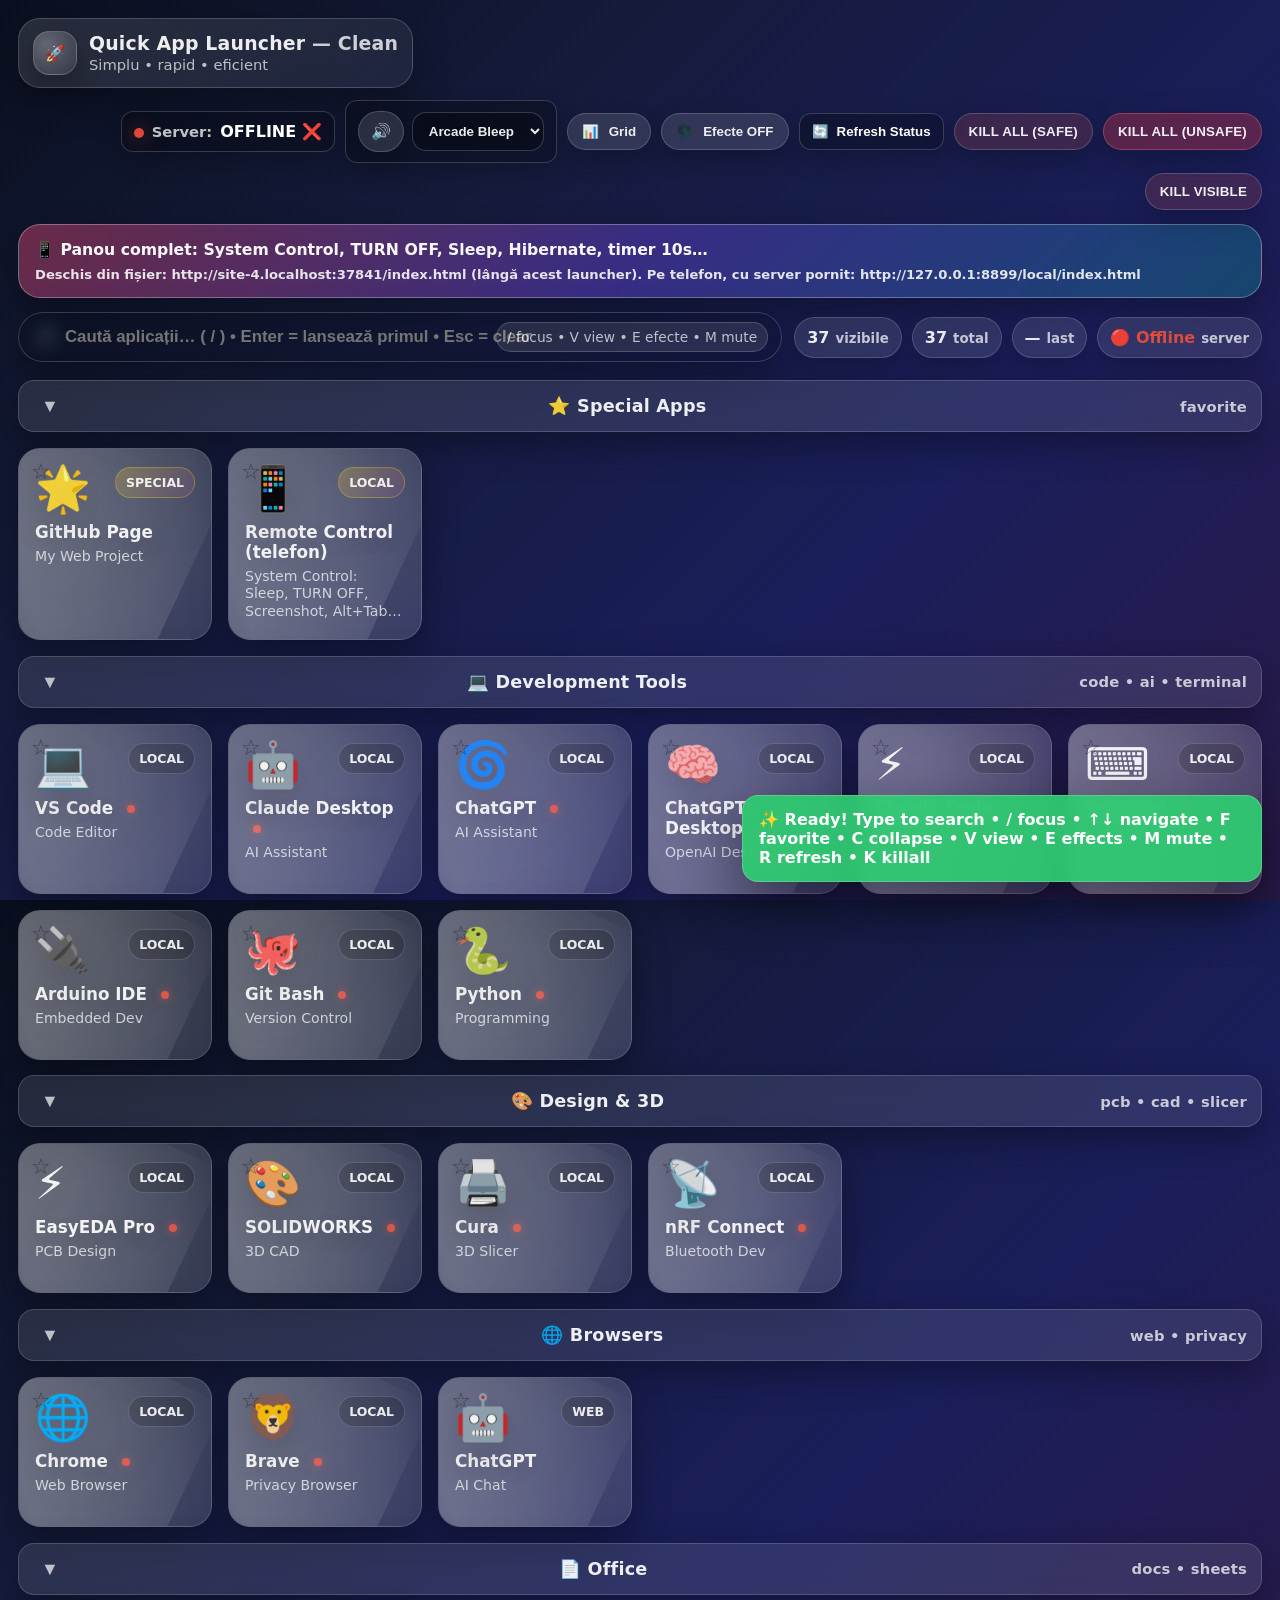
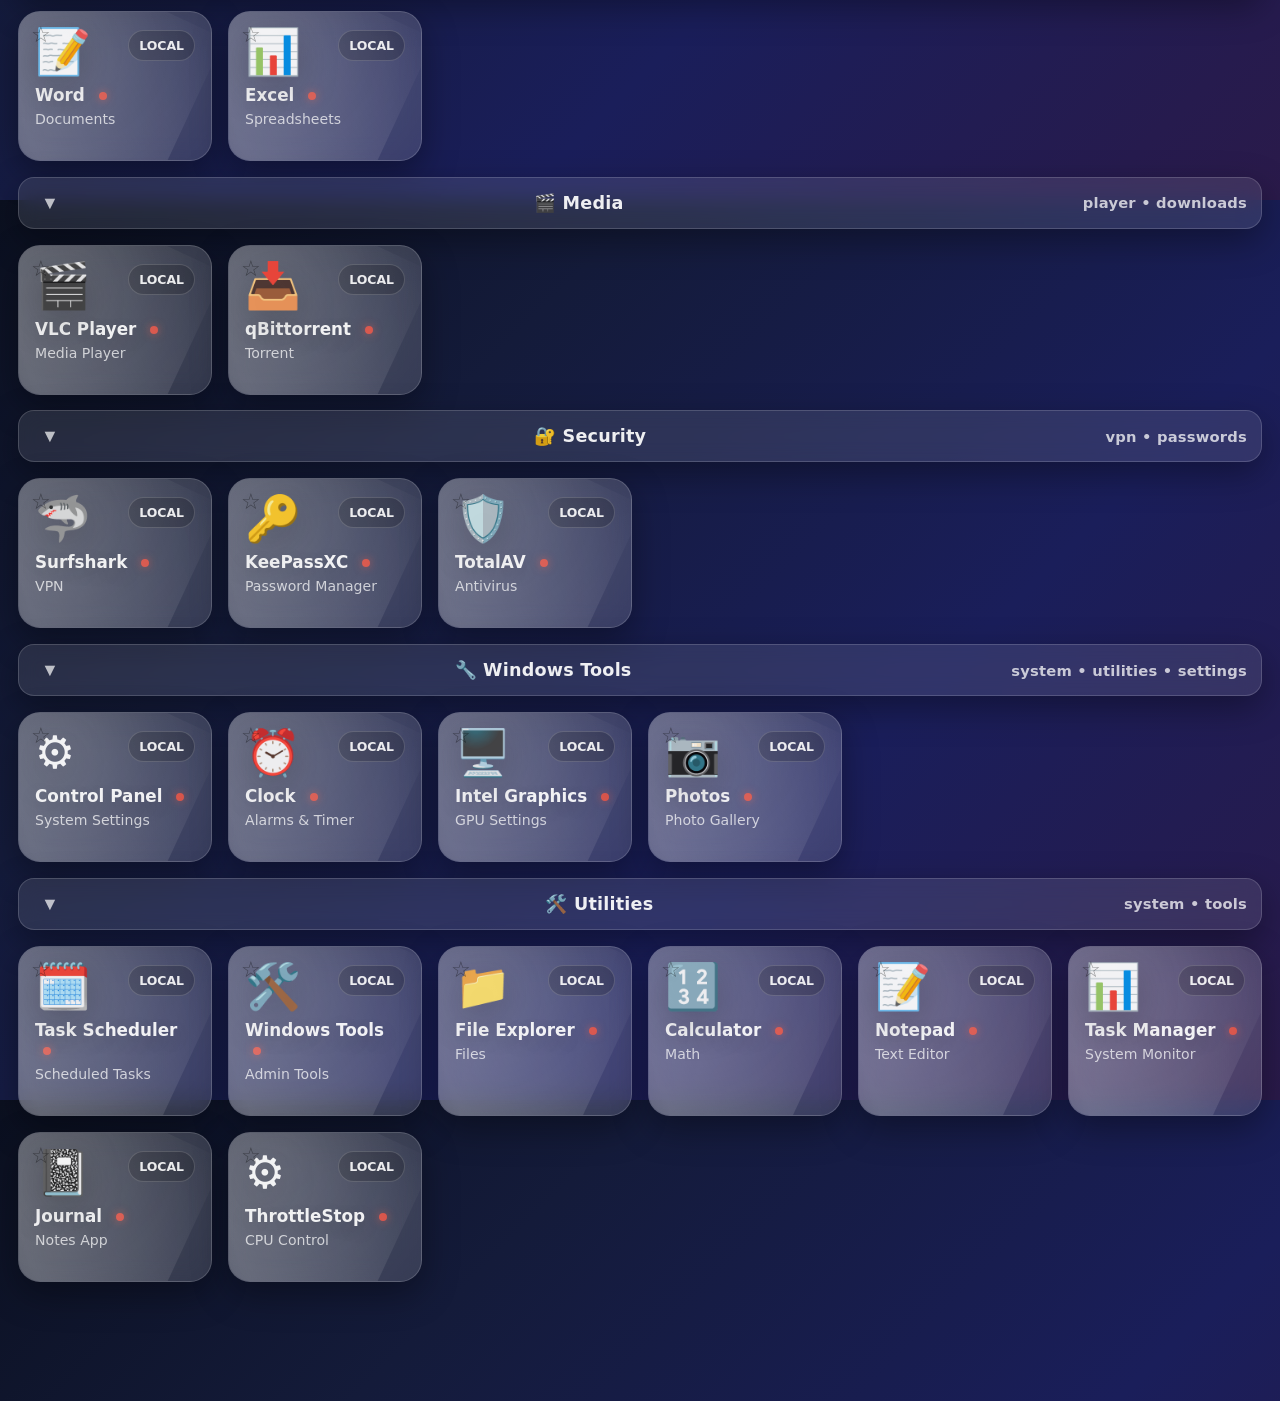
==== Launcher_FIRE_AND_FORGET.html @ 546c0d9a "Initial commit: backend Python pentru control remote Quick App Launcher." ====
<!DOCTYPE html>
<html lang="ro">
<head>
  <meta charset="UTF-8" />
  <meta name="viewport" content="width=device-width, initial-scale=1.0" />
  <meta http-equiv="Cache-Control" content="no-cache, no-store, must-revalidate" />
  <meta http-equiv="Pragma" content="no-cache" />
  <meta name="color-scheme" content="dark light" />
  <title>🚀 Quick App Launcher — Clean Edition</title>

  <style>
    :root{
      --bg1:#0b1020;
      --glass: rgba(255,255,255,.10);
      --stroke: rgba(255,255,255,.18);
      --shadow: 0 12px 35px rgba(0,0,0,.35);
      --text: rgba(255,255,255,.92);
      --muted: rgba(255,255,255,.70);
      --ok: rgba(46,204,113,.95);
      --bad: rgba(231,76,60,.95);
      --warn: rgba(241,196,15,.95);
      --radius: 22px;
    }

    * { box-sizing:border-box; margin:0; padding:0; }
    html, body { height:100%; }
    body {
      font-family: 'Segoe UI', system-ui, -apple-system, Arial, sans-serif;
      color: var(--text);
      background: linear-gradient(135deg, var(--bg1) 0%, #141b3a 30%, #1a1e5a 65%, #2a1a4a 100%);
      overflow-x:hidden;
      padding: 18px;
    }

    body.effects-on::before{
      content:"";
      position:fixed; inset:-40%;
      background: linear-gradient(135deg, rgba(102,126,234,.18), rgba(118,75,162,.18), rgba(255,79,216,.18));
      filter: blur(70px);
      animation: bgShift 16s ease-in-out infinite;
      z-index:0;
      pointer-events:none;
    }
    @keyframes bgShift{
      0%{ transform: translate(-2%, -2%) rotate(0deg); opacity:.85; }
      50%{ transform: translate(2%, 2%) rotate(8deg); opacity:1; }
      100%{ transform: translate(-2%, -2%) rotate(0deg); opacity:.85; }
    }

    #particles, #stars {
      position: fixed;
      inset: 0;
      pointer-events: none;
      z-index: 1;
      display: none;
    }
    body.effects-on #particles,
    body.effects-on #stars {
      display: block;
    }

    .particle {
      position:absolute;
      background: rgba(255,255,255,.55);
      border-radius:50%;
      animation: float linear infinite;
      box-shadow: 0 0 10px rgba(255,255,255,.25);
    }
    @keyframes float{
      0%{ transform: translateY(110vh) translateX(0) rotate(0deg); opacity:0; }
      10%{ opacity:1; }
      90%{ opacity:1; }
      100%{ transform: translateY(-120px) translateX(var(--drift, 0px)) rotate(360deg); opacity:0; }
    }
    .star{
      position:absolute;
      width:2px; height:2px;
      border-radius: 999px;
      background: rgba(255,255,255,.55);
      opacity:.4;
      animation: twinkle 2.8s ease-in-out infinite;
    }
    @keyframes twinkle{
      0%,100%{ opacity:.25; transform: scale(.9); }
      50%{ opacity:.85; transform: scale(1.35); }
    }

    .wrap{
      position:relative;
      z-index: 5;
      max-width: 1500px;
      margin: 0 auto;
    }

    .topbar{
      display:flex;
      gap: 12px;
      align-items: center;
      justify-content: space-between;
      margin-bottom: 14px;
      flex-wrap: wrap;
    }

    .remoteControlBanner{
      display:block;
      width:100%;
      margin: 0 0 14px 0;
      padding: 14px 16px;
      border-radius: var(--radius);
      text-decoration: none;
      color: rgba(255,255,255,.96);
      font-weight: 800;
      font-size: 0.98rem;
      line-height: 1.35;
      background: linear-gradient(135deg, rgba(255,79,120,.38), rgba(120,80,255,.34), rgba(0,200,180,.24));
      border: 1px solid rgba(255,255,255,.30);
      box-shadow: 0 12px 32px rgba(0,0,0,.32);
      transition: transform .15s ease, filter .15s ease;
    }
    .remoteControlBanner:hover{
      filter: brightness(1.09);
      transform: translateY(-2px);
    }
    .remoteControlBanner small{
      display:block;
      font-weight: 600;
      opacity: .9;
      font-size: .82rem;
      margin-top: 6px;
      line-height: 1.3;
    }

    .brand{
      display:flex;
      align-items:center;
      gap: 12px;
      padding: 12px 14px;
      border-radius: var(--radius);
      background: linear-gradient(135deg, rgba(255,255,255,.12), rgba(255,255,255,.06));
      border: 1px solid var(--stroke);
      backdrop-filter: blur(12px);
      box-shadow: var(--shadow);
    }

    .brand .logo{
      width:44px; height:44px;
      border-radius: 16px;
      display:grid;
      place-items:center;
      background: radial-gradient(circle at 30% 30%, rgba(255,255,255,.28), rgba(255,255,255,.06));
      border: 1px solid rgba(255,255,255,.18);
      box-shadow: 0 10px 25px rgba(0,0,0,.25);
      user-select:none;
    }

    .brand h1{
      font-size: 1.18rem;
      letter-spacing:.2px;
      line-height: 1.1;
    }
    .brand .sub{
      font-size: .92rem;
      color: var(--muted);
      margin-top: 2px;
    }

    .controls{
      display:flex;
      gap: 10px;
      align-items: center;
      flex-wrap: wrap;
      justify-content: flex-end;
    }
    .chip{
      display:flex;
      align-items:center;
      gap: 10px;
      padding: 10px 12px;
      border-radius: 999px;
      background: rgba(255,255,255,.10);
      border: 1px solid rgba(255,255,255,.16);
      backdrop-filter: blur(10px);
      box-shadow: 0 10px 25px rgba(0,0,0,.20);
    }
    .chip .k{
      font-size: .92rem;
      color: rgba(255,255,255,.75);
      white-space: nowrap;
    }
    .btn{
      cursor:pointer;
      user-select:none;
      display:inline-flex;
      align-items:center;
      justify-content:center;
      gap: 10px;
      padding: 10px 14px;
      border-radius: 999px;
      border: 1px solid rgba(255,255,255,.18);
      background: rgba(255,255,255,.12);
      color: var(--text);
      font-weight: 700;
      transition: transform .18s ease, box-shadow .18s ease, background .18s ease;
      box-shadow: 0 10px 22px rgba(0,0,0,.22);
    }
    .btn:hover{ transform: translateY(-2px); box-shadow: 0 16px 35px rgba(0,0,0,.28); }
    .btn:active{ transform: translateY(0px) scale(.98); }
    .btn.primary{
      background: linear-gradient(135deg, rgba(102,126,234,.55), rgba(255,79,216,.28));
      border-color: rgba(255,255,255,.22);
    }

    select, input{
      border: 1px solid rgba(255,255,255,.18);
      outline: none;
      color: rgba(255,255,255,.92);
      background: rgba(0,0,0,.18);
      backdrop-filter: blur(10px);
      border-radius: 14px;
      padding: 10px 12px;
      font-weight: 600;
    }
    select:hover, input:hover{
      border-color: rgba(255,255,255,.28);
    }
    select option{ color:#111; }

    .search-row{
      display:flex;
      gap: 12px;
      align-items:center;
      justify-content: space-between;
      flex-wrap: wrap;
      margin: 14px 0 18px;
    }
    .search{
      flex: 1 1 520px;
      position: relative;
    }
    .search input{
      width:100%;
      font-size: 1.05rem;
      padding: 14px 48px 14px 46px;
      border-radius: 999px;
      box-shadow: var(--shadow);
    }
    .search .icon{
      position:absolute;
      left: 16px;
      top: 50%;
      transform: translateY(-50%);
      opacity:.85;
      user-select:none;
    }
    .search .hint{
      position:absolute;
      right: 14px;
      top: 50%;
      transform: translateY(-50%);
      font-size: .86rem;
      color: rgba(255,255,255,.70);
      border: 1px solid rgba(255,255,255,.18);
      background: rgba(255,255,255,.10);
      padding: 6px 10px;
      border-radius: 999px;
      user-select:none;
    }

    .statsbar{
      flex: 0 0 auto;
      display:flex;
      gap: 10px;
      align-items:center;
      flex-wrap: wrap;
      justify-content: flex-end;
    }
    .pill{
      padding: 10px 12px;
      border-radius: 999px;
      background: rgba(255,255,255,.10);
      border: 1px solid rgba(255,255,255,.16);
      box-shadow: 0 10px 22px rgba(0,0,0,.20);
      backdrop-filter: blur(10px);
      font-weight: 700;
      color: rgba(255,255,255,.90);
    }
    .pill small{
      font-weight: 600;
      color: rgba(255,255,255,.72);
      margin-left: 6px;
    }
    .status-dot{
      width:10px; height:10px;
      border-radius: 999px;
      background: rgba(231,76,60,.95);
      box-shadow: 0 0 18px rgba(231,76,60,.55);
      display:inline-block;
      margin-right: 8px;
      vertical-align: middle;
    }
    .status-dot.ok{
      background: rgba(46,204,113,.95);
      box-shadow: 0 0 18px rgba(46,204,113,.55);
    }

    .apps-container{
      display:grid;
      grid-template-columns: repeat(auto-fit, minmax(190px, 1fr));
      gap: 16px;
      padding-bottom: 120px;
      transition: all 0.3s ease;
    }

    .apps-container.list-view{
      grid-template-columns: 1fr;
      gap: 12px;
    }

    .apps-container.list-view .app-card{
      min-height: auto;
      padding: 14px 16px;
      display: flex;
      align-items: center;
      gap: 16px;
    }

    .apps-container.list-view .app-top{
      flex-shrink: 0;
      flex-direction: row;
      align-items: center;
      gap: 12px;
    }

    .apps-container.list-view .app-icon{
      font-size: 2rem;
    }

    .apps-container.list-view .app-info{
      flex: 1;
    }

    .apps-container.list-view .app-name{
      margin-top: 0;
      font-size: 1.1rem;
    }

    .apps-container.list-view .app-desc{
      margin-top: 2px;
      min-height: auto;
    }

    .apps-container.list-view .keys{
      margin-top: 4px;
    }

    .category-title{
      grid-column: 1 / -1;
      padding: 12px 14px;
      border-radius: 16px;
      background: rgba(255,255,255,.10);
      border: 1px solid rgba(255,255,255,.16);
      backdrop-filter: blur(10px);
      box-shadow: var(--shadow);
      font-size: 1.1rem;
      font-weight: 900;
      letter-spacing: .2px;
      display:flex;
      align-items:center;
      justify-content: space-between;
    }
    .category-title .mini{
      font-size: .92rem;
      color: rgba(255,255,255,.74);
      font-weight: 700;
    }

    .app-card{
      position: relative;
      border-radius: var(--radius);
      background:
        radial-gradient(circle at 25% 20%, rgba(255,255,255,.18), rgba(255,255,255,.08)),
        rgba(255,255,255,.08);
      border: 1px solid rgba(255,255,255,.16);
      backdrop-filter: blur(12px);
      box-shadow: var(--shadow);
      padding: 18px 16px;
      cursor: pointer;
      overflow:hidden;
      transition: transform .22s cubic-bezier(.2,.9,.2,1.2), box-shadow .22s ease, border-color .22s ease;
      transform: translateZ(0);
      animation: pop .5s ease both;
      min-height: 128px;
    }
    @keyframes pop{
      from{ opacity:0; transform: translateY(10px) scale(.98); }
      to{ opacity:1; transform: translateY(0) scale(1); }
    }

    .app-card::before{
      content:"";
      position:absolute;
      inset:-40%;
      background: linear-gradient(45deg, transparent, rgba(255,255,255,.22), transparent);
      transform: rotate(25deg);
      translate: -30% 0;
      transition: translate .55s ease;
      pointer-events:none;
    }
    .app-card:hover::before{ translate: 30% 0; }
    .app-card:hover{
      transform: translateY(-8px) scale(1.03);
      box-shadow: 0 20px 60px rgba(0,0,0,.45);
      border-color: rgba(255,255,255,.28);
    }
    .app-card:active{ transform: translateY(-2px) scale(.99); }

    /* ⭐ STOP BUTTON STYLES */
    .stop-btn {
      position: absolute;
      top: 12px;
      right: 12px;
      width: 32px;
      height: 32px;
      border-radius: 50%;
      background: rgba(231, 76, 60, 0.9);
      border: 2px solid rgba(255, 255, 255, 0.25);
      cursor: pointer;
      display: none;
      align-items: center;
      justify-content: center;
      font-size: 16px;
      transition: all 0.3s ease;
      z-index: 10;
      backdrop-filter: blur(10px);
      box-shadow: 0 4px 12px rgba(231, 76, 60, 0.4);
    }

    .stop-btn:hover {
      background: rgba(192, 57, 43, 1);
      transform: scale(1.1);
      box-shadow: 0 6px 18px rgba(231, 76, 60, 0.6);
    }

    .stop-btn:active {
      transform: scale(0.95);
    }

    .app-card.running .stop-btn {
      display: flex;
    }

    /* ⭐ STATUS INDICATOR */
    .status-indicator {
      display: inline-block;
      width: 8px;
      height: 8px;
      border-radius: 50%;
      background: rgba(231, 76, 60, 0.9);
      margin-left: 8px;
      vertical-align: middle;
      box-shadow: 0 0 8px rgba(231, 76, 60, 0.6);
      animation: pulse-status 2s ease-in-out infinite;
    }

    .app-card.running .status-indicator {
      background: rgba(46, 204, 113, 0.9);
      box-shadow: 0 0 12px rgba(46, 204, 113, 0.8);
    }

    @keyframes pulse-status {
      0%, 100% { opacity: 0.8; transform: scale(1); }
      50% { opacity: 1; transform: scale(1.2); }
    }

    .app-top{
      display:flex;
      align-items:flex-start;
      justify-content: space-between;
      gap: 12px;
    }

    .app-icon{
      font-size: 2.8rem;
      line-height: 1;
      filter: drop-shadow(0 10px 18px rgba(0,0,0,.25));
      transition: transform .22s ease;
      user-select:none;
    }
    .app-card:hover .app-icon{ transform: rotate(8deg) scale(1.08); }

    .badge{
      font-size: .78rem;
      font-weight: 900;
      padding: 7px 10px;
      border-radius: 999px;
      background: rgba(0,0,0,.20);
      border: 1px solid rgba(255,255,255,.16);
      color: rgba(255,255,255,.90);
      user-select:none;
      white-space: nowrap;
    }
    .badge.gold{
      background: linear-gradient(135deg, rgba(255,215,0,.22), rgba(255,79,216,.10));
      border-color: rgba(255,215,0,.28);
    }

    .app-name{
      margin-top: 10px;
      font-size: 1.05rem;
      font-weight: 900;
      color: rgba(255,255,255,.92);
      text-shadow: 0 6px 18px rgba(0,0,0,.20);
    }
    .app-desc{
      margin-top: 6px;
      font-size: .88rem;
      color: rgba(255,255,255,.72);
      line-height: 1.25;
      min-height: 2.2em;
    }

    .keys{
      margin-top: 10px;
      display:flex;
      gap: 6px;
      flex-wrap: wrap;
      opacity:.95;
    }
    .key{
      font-size: .78rem;
      font-weight: 800;
      padding: 6px 9px;
      border-radius: 12px;
      border: 1px solid rgba(255,255,255,.14);
      background: rgba(255,255,255,.08);
      color: rgba(255,255,255,.82);
      user-select:none;
    }

    .app-card.launching{
      animation: launch .6s ease-in-out;
    }
    @keyframes launch{
      0%{ transform: scale(1); }
      35%{ transform: scale(.96) rotate(-2deg); }
      70%{ transform: scale(1.06) rotate(2deg); }
      100%{ transform: scale(1); }
    }

    .app-card.loading {
      position: relative;
      pointer-events: none;
      opacity: 0.75;
    }

    .app-card.loading::after {
      content: "⚡";
      position: absolute;
      top: 50%;
      left: 50%;
      transform: translate(-50%, -50%);
      font-size: 3rem;
      animation: pulse-icon 0.6s ease-in-out infinite;
      pointer-events: none;
      filter: drop-shadow(0 0 20px rgba(255,215,0,0.8));
    }

    @keyframes pulse-icon {
      0%, 100% { transform: translate(-50%, -50%) scale(1); opacity: 1; }
      50% { transform: translate(-50%, -50%) scale(1.3); opacity: 0.6; }
    }

    .notification{
      position: fixed;
      right: 18px;
      bottom: 18px;
      min-width: 260px;
      max-width: 520px;
      padding: 14px 16px;
      border-radius: 16px;
      background: rgba(46,204,113,.92);
      color: #fff;
      border: 1px solid rgba(255,255,255,.18);
      box-shadow: 0 20px 60px rgba(0,0,0,.40);
      display:none;
      z-index: 2000;
      backdrop-filter: blur(10px);
      animation: toastIn .5s cubic-bezier(.2,.9,.2,1.2);
      font-weight: 900;
    }
    .notification.error{ background: rgba(231,76,60,.92); }
    .notification.warn{ background: rgba(241,196,15,.92); color: rgba(0,0,0,.86); }
    @keyframes toastIn{
      0%{ opacity:0; transform: translateX(220px) rotate(4deg); }
      70%{ opacity:1; transform: translateX(-8px) rotate(-1deg); }
      100%{ opacity:1; transform: translateX(0) rotate(0deg); }
    }

    .hotbar{
      position: fixed;
      left: 50%;
      bottom: 10px;
      transform: translateX(-50%);
      z-index: 1500;
      display:flex;
      gap: 10px;
      padding: 10px;
      border-radius: 999px;
      background: rgba(0,0,0,.38);
      border: 1px solid rgba(255,255,255,.16);
      backdrop-filter: blur(16px);
      box-shadow: 0 22px 70px rgba(0,0,0,.55);
      max-width: min(980px, calc(100vw - 20px));
      overflow-x: auto;
      scrollbar-width: none;
    }
    .hotbar::-webkit-scrollbar{ display:none; }
    .hot{
      display:flex;
      align-items:center;
      gap: 10px;
      padding: 10px 14px;
      border-radius: 999px;
      border: 1px solid rgba(255,255,255,.16);
      background: rgba(255,255,255,.10);
      color: rgba(255,255,255,.92);
      font-weight: 900;
      cursor:pointer;
      user-select:none;
      white-space: nowrap;
      transition: transform .18s ease, background .18s ease;
    }
    .hot:hover{ transform: translateY(-2px); background: rgba(255,255,255,.14); }
    .hot:active{ transform: translateY(0) scale(.98); }


.chip{
  border: 1px solid rgba(255,255,255,.18);
  background: rgba(0,0,0,.25);
  color: #fff;
  padding: 10px 12px;
  border-radius: 12px;
  cursor: pointer;
  display: inline-flex;
  align-items: center;
  gap: 8px;
  font-weight: 700;
  user-select: none;
}

.chip:hover{ transform: translateY(-1px); }

.chip.danger{
  border-color: rgba(255,70,70,.35);
  background: rgba(255,70,70,.14);
}


.kill-btn{
  appearance: none;
  border: 1px solid rgba(255,255,255,.18);
  background: rgba(20, 24, 55, .35);
  color: rgba(255,255,255,.92);
  padding: 10px 14px;
  border-radius: 999px;
  font-weight: 700;
  letter-spacing: .2px;
  cursor: pointer;
  backdrop-filter: blur(10px);
  -webkit-backdrop-filter: blur(10px);
  box-shadow: 0 10px 30px rgba(0,0,0,.25);
  transition: transform .12s ease, filter .12s ease, background .12s ease, border-color .12s ease;
}

.kill-btn:hover{
  transform: translateY(-1px);
  filter: brightness(1.08);
  border-color: rgba(255,255,255,.28);
}

.kill-btn:active{
  transform: translateY(0px) scale(.99);
  filter: brightness(.98);
}

.kill-btn--safe{
  background: rgba(190, 80, 80, .22);
}

.kill-btn--unsafe{
  background: rgba(255, 60, 60, .28);
  border-color: rgba(255, 120, 120, .35);
}

.kill-btn--visible{
  background: rgba(190, 80, 80, .22);
}



.app-card.keyboard-selected {
  box-shadow: 0 0 0 3px rgba(59, 130, 246, 0.5) !important;
  transform: scale(1.03) !important;
}


/* Favorite star button */
.favorite-star {
  position: absolute;
  top: 8px;
  left: 8px;
  background: none;
  border: none;
  font-size: 22px;
  cursor: pointer;
  transition: all 0.2s;
  z-index: 10;
  padding: 4px;
  line-height: 1;
  filter: drop-shadow(0 2px 4px rgba(0,0,0,0.3));
}

.favorite-star:hover {
  transform: scale(1.3) rotate(20deg);
  filter: drop-shadow(0 4px 8px rgba(255,215,0,0.6));
}

.favorite-star:active {
  transform: scale(1.1) rotate(-10deg);
}

/* Favorite indicator on card */
.app-card:has(.favorite-star[style*="opacity: 1"]) {
  border-color: rgba(255, 215, 0, 0.3);
}



/* Category collapse button */
.collapse-btn {
  background: none;
  border: none;
  font-size: 18px;
  cursor: pointer;
  padding: 4px 8px;
  margin-right: 8px;
  transition: all 0.2s;
  color: rgba(255, 255, 255, 0.7);
  line-height: 1;
}

.collapse-btn:hover {
  color: rgba(255, 255, 255, 1);
  transform: scale(1.2);
}

.category-title.collapsed {
  opacity: 0.6;
}

.category-title {
  cursor: pointer;
  transition: all 0.2s;
}

.category-title:hover {
  background: rgba(255, 255, 255, 0.05);
}

/* Smooth collapse animation */
.app-card {
  transition: all 0.3s ease;
}

.app-card[data-collapsed="true"] {
  opacity: 0;
  transform: scale(0.8);
  height: 0;
  margin: 0;
  padding: 0;
  overflow: hidden;
}







    @media (max-width: 520px){
      body{ padding: 12px; }
      .brand h1{ font-size: 1.06rem; }
      .brand .sub{ display:none; }
      .search .hint{ display:none; }
      .apps-container{ grid-template-columns: repeat(auto-fit, minmax(165px, 1fr)); }
    }


    @media (prefers-reduced-motion: reduce){
      *{ animation: none !important; transition: none !important; }
      body::before{ display:none; }
    }
  </style>
</head>

<body>
  <div id="particles"></div>
  <div id="stars"></div>

  <div class="wrap">

    <div class="topbar">
      <div class="brand">
        <div class="logo">🚀</div>
        <div>
          <h1>Quick App Launcher <span style="opacity:.85;">— Clean</span></h1>
          <div class="sub">Simplu • rapid • eficient</div>
        </div>
      </div>

      <div class="controls">
        <div class="chip">
          <span class="k"><span id="serverDot" class="status-dot"></span>Server:</span>
          <span id="serverText" style="font-weight:900;">checking…</span>
        </div>

        <div class="chip">
          <span id="soundToggle" class="btn" style="padding:10px 12px;">🔊</span>
          <select id="soundSelector">
            <option value="click">Arcade Bleep</option>
            <option value="click-alt1">ATM Key</option>
            <option value="click-alt2">Keyboard</option>
          </select>
        </div>

        <button class="btn" id="viewToggle" title="Schimbă vizualizare (Grid/List) - apasă V">
          <span id="viewIcon">📊</span> <span id="viewText">Grid</span>
        </button>

        <button class="btn" id="effectsToggle" title="Activează/Dezactivează efecte vizuale - apasă E">
          <span id="effectsIcon">🌑</span> <span id="effectsText">Efecte OFF</span>
        </button>
<button id="refreshStatusBtn" class="chip" title="Re-verifică status la aplicațiile vizibile">
  🔄 <span>Refresh Status</span>
</button>

<button id="btnKillAllSafe" class="kill-btn kill-btn--safe">KILL ALL (SAFE)</button>
<button id="btnKillAllUnsafe" class="kill-btn kill-btn--unsafe">KILL ALL (UNSAFE)</button>
<button id="btnKillVisible" class="kill-btn kill-btn--visible">KILL VISIBLE</button>



      </div>
    </div>

    <a class="remoteControlBanner" href="index.html?v=3" id="remoteControlLink">
      📱 Panou complet: System Control, TURN OFF, Sleep, Hibernate, timer 10s…
      <small>Deschis din fișier: <span id="remoteControlUrlHint">index.html</span> (lângă acest launcher). Pe telefon, cu server pornit: <span id="remoteControlHttpHint"></span></small>
    </a>

    <div class="search-row">
      <div class="search">
        <div class="icon">🔎</div>
        <input id="search" type="text" placeholder="Caută aplicații… ( / ) • Enter = lansează primul • Esc = clear" autocomplete="off" />
        <div class="hint">/ focus • V view • E efecte • M mute</div>
      </div>

      <div class="statsbar">
        <div class="pill">
          <span id="visibleCount">—</span><small>vizibile</small>
        </div>
        <div class="pill">
          <span id="totalCount">—</span><small>total</small>
        </div>
        <div class="pill">
          <span id="lastLaunch">—</span><small>last</small>
        </div>
        <div class="pill">
          <span id="serverStatus">🟡 Checking...</span><small>server</small>
        </div>
      </div>
    </div>

    <div class="apps-container" id="grid">
      <!-- Categories and apps will be here -->
    </div>
  </div>

  <div id="notification" class="notification"></div>



<script>
// =========================
// CONFIG
// =========================
const SERVER = (window.location.port === "8899")
  ? window.location.origin
  : "http://127.0.0.1:8899";

document.addEventListener("DOMContentLoaded", () => {
  const hint = document.getElementById("remoteControlUrlHint");
  const httpHint = document.getElementById("remoteControlHttpHint");
  try {
    const here = new URL(".", location.href).href;
    const idx = new URL("index.html", here).href;
    if (hint) hint.textContent = idx;
    if (httpHint) httpHint.textContent = SERVER.replace(/\/$/, "") + "/local/index.html";
  } catch (e) {
    if (hint) hint.textContent = "index.html (același folder)";
    if (httpHint) httpHint.textContent = SERVER.replace(/\/$/, "") + "/local/index.html";
  }
});

const $  = (q, el = document) => el.querySelector(q);
const $$ = (q, el = document) => Array.from(el.querySelectorAll(q));

let SERVER_ONLINE = false;

function isServerOnline(){
  return SERVER_ONLINE;
}

// cooldown killall (opțional)
let killAllCooldownUntil = 0;      // timestamp ms
const KILLALL_COOLDOWN_MS = 10000; // 10 sec

function safeJson(res){
  return res.json().catch(()=> ({}));
}

function toAbsoluteUrl(url){
  if(!url) return "";
  if(url.startsWith("http://") || url.startsWith("https://")) return url;
  if(location.protocol === "file:"){
    try{
      return new URL(url.replace(/^\/local\//, ""), new URL(".", location.href).href).href;
    }catch(e){
      return url;
    }
  }
  if(url.startsWith("/local/")) return SERVER.replace(/\/$/, "") + url;
  if(url.startsWith("index.html")){
    return SERVER.replace(/\/$/, "") + "/local/" + url;
  }
  return SERVER.replace(/\/$/, "") + (url.startsWith("/") ? url : ("/" + url));
}

// =========================
// DEBUG & HELPER FUNCTIONS
// =========================
function debugPush(msg) { 
  console.log('[DEBUG]', msg); 
}

function toggleDebug() {
  console.log('🔧 Debug mode toggled');
  toast("🔧 Debug mode", "ok");
}

// =========================
// DATA
// =========================
const APPS_DATA = [
  {cat:'special', app:'github-page', url:'https://metusalem696.github.io/quick-app-launcher/', icon:'🌟', name:'GitHub Page', desc:'My Web Project', tags:'github web project site', badge:'SPECIAL', badgeGold:true},
  {cat:'special', app:'esp32-volume', url:'index.html?v=3', icon:'📱', name:'Remote Control (telefon)', desc:'System Control: Sleep, TURN OFF, Screenshot, Alt+Tab…', tags:'remote phone system control sleep shutdown volume local', badge:'LOCAL', badgeGold:true},

  {cat:'dev', app:'code', icon:'💻', name:'VS Code', desc:'Code Editor', tags:'vscode editor code', badge:'LOCAL'},
  {cat:'dev', app:'claudedesktop', icon:'🤖', name:'Claude Desktop', desc:'AI Assistant', tags:'claude ai assistant', badge:'LOCAL'},
{cat:'dev', app:'chatgpt', icon:'🌀', name:'ChatGPT', desc:'AI Assistant', tags:'chatgpt openai ai assistant', badge:'LOCAL'},
{
  cat:'dev',
  app:'chatgpt-desktop',
  icon:'🧠',
  name:'ChatGPT Desktop',
  desc:'OpenAI Desktop App',
  tags:'chatgpt openai desktop ai assistant',
  badge:'LOCAL',
  exe:'C:\\Users\\HERCULE SI DANIELA\\AppData\\Local\\Microsoft\\WindowsApps\\OpenAI.ChatGPT-Desktop_2p2nqsd0c76g0\\chatgpt.exe'
},

  {cat:'dev', app:'claudecode', icon:'⚡', name:'Claude Code', desc:'AI Coding', tags:'claude code ai coding', badge:'LOCAL'},
  {cat:'dev', app:'wt', icon:'⌨️', name:'Terminal', desc:'Command Line', tags:'terminal windows terminal cmd', badge:'LOCAL'},
  {cat:'dev', app:'arduino', icon:'🔌', name:'Arduino IDE', desc:'Embedded Dev', tags:'arduino ide embedded', badge:'LOCAL'},
  {cat:'dev', app:'git', icon:'🐙', name:'Git Bash', desc:'Version Control', tags:'git bash version control', badge:'LOCAL'},
  {cat:'dev', app:'python', icon:'🐍', name:'Python', desc:'Programming', tags:'python programming', badge:'LOCAL'},

  {cat:'design', app:'easyeda', icon:'⚡', name:'EasyEDA Pro', desc:'PCB Design', tags:'easyeda pcb design', badge:'LOCAL'},
  {cat:'design', app:'solidworks', icon:'🎨', name:'SOLIDWORKS', desc:'3D CAD', tags:'solidworks cad 3d', badge:'LOCAL'},
  {cat:'design', app:'cura', icon:'🖨️', name:'Cura', desc:'3D Slicer', tags:'cura slicer 3d printing', badge:'LOCAL'},
  {cat:'design', app:'nrfconnect', icon:'📡', name:'nRF Connect', desc:'Bluetooth Dev', tags:'nrf connect bluetooth ble', badge:'LOCAL'},

  {cat:'browsers', app:'chrome', icon:'🌐', name:'Chrome', desc:'Web Browser', tags:'chrome browser', badge:'LOCAL'},
  {cat:'browsers', app:'brave', icon:'🦁', name:'Brave', desc:'Privacy Browser', tags:'brave browser privacy', badge:'LOCAL'},
  {cat:'browsers', app:'chatgpt', url:'https://chat.openai.com', icon:'🤖', name:'ChatGPT', desc:'AI Chat', tags:'chatgpt ai web', badge:'WEB'},

  {cat:'office', app:'word', icon:'📝', name:'Word', desc:'Documents', tags:'word documents office', badge:'LOCAL'},
  {cat:'office', app:'excel', icon:'📊', name:'Excel', desc:'Spreadsheets', tags:'excel spreadsheets office', badge:'LOCAL'},

  {cat:'media', app:'vlc', icon:'🎬', name:'VLC Player', desc:'Media Player', tags:'vlc media player', badge:'LOCAL'},
  {cat:'media', app:'qbittorrent', icon:'📥', name:'qBittorrent', desc:'Torrent', tags:'qbittorrent torrent', badge:'LOCAL'},

  {cat:'security', app:'surfshark', icon:'🦈', name:'Surfshark', desc:'VPN', tags:'surfshark vpn', badge:'LOCAL'},
  {cat:'security', app:'keepassxc', icon:'🔑', name:'KeePassXC', desc:'Password Manager', tags:'keepassxc passwords', badge:'LOCAL'},
  {cat:'security', app:'totalav', icon:'🛡️', name:'TotalAV', desc:'Antivirus', tags:'totalav antivirus security', badge:'LOCAL'},

  {cat:'tools', app:'controlpanel', icon:'⚙️', name:'Control Panel', desc:'System Settings', tags:'control panel settings system windows config', badge:'LOCAL'},
  {cat:'tools', app:'clock', icon:'⏰', name:'Clock', desc:'Alarms & Timer', tags:'clock alarms timer stopwatch windows time', badge:'LOCAL'},
  {cat:'tools', app:'intelgraphics', icon:'🖥️', name:'Intel Graphics', desc:'GPU Settings', tags:'intel graphics gpu display settings control 3d', badge:'LOCAL'},
  {cat:'tools', app:'photos', icon:'📷', name:'Photos', desc:'Photo Gallery', tags:'photos pictures gallery images view edit windows', badge:'LOCAL'},
  {cat:'utils', app:'taskscheduler', icon:'🗓️', name:'Task Scheduler', desc:'Scheduled Tasks', tags:'task scheduler tasks windows', badge:'LOCAL'},

  {cat:'utils', app:'wintools', icon:'🛠️', name:'Windows Tools', desc:'Admin Tools', tags:'windows tools admin control panel system', badge:'LOCAL'},
  {cat:'utils', app:'explorer', icon:'📁', name:'File Explorer', desc:'Files', tags:'file explorer', badge:'LOCAL'},
  {cat:'utils', app:'calc', icon:'🔢', name:'Calculator', desc:'Math', tags:'calculator', badge:'LOCAL'},
  {cat:'utils', app:'notepad', icon:'📝', name:'Notepad', desc:'Text Editor', tags:'notepad text editor', badge:'LOCAL'},
  {cat:'utils', app:'taskmgr', icon:'📊', name:'Task Manager', desc:'System Monitor', tags:'task manager system', badge:'LOCAL'},
  {cat:'utils', app:'journal', icon:'📓', name:'Journal', desc:'Notes App', tags:'journal notes', badge:'LOCAL'},
  {cat:'utils', app:'throttlestop', icon:'⚙️', name:'ThrottleStop', desc:'CPU Control', tags:'throttlestop cpu control', badge:'LOCAL'}
];

const CATEGORY_TITLES = {
  special:  {icon:'⭐', name:'Special Apps',        sub:'favorite'},
  dev:      {icon:'💻', name:'Development Tools',   sub:'code • ai • terminal'},
  design:   {icon:'🎨', name:'Design & 3D',         sub:'pcb • cad • slicer'},
  browsers: {icon:'🌐', name:'Browsers',            sub:'web • privacy'},
  office:   {icon:'📄', name:'Office',              sub:'docs • sheets'},
  media:    {icon:'🎬', name:'Media',               sub:'player • downloads'},
  security: {icon:'🔐', name:'Security',            sub:'vpn • passwords'},
  tools:    {icon:'🔧', name:'Windows Tools',       sub:'system • utilities • settings'},
  utils:    {icon:'🛠️', name:'Utilities',           sub:'system • tools'}
};

const IMPORTANT_APPS = ['code', 'solidworks', 'word', 'excel', 'cura', 'easyeda'];

// =========================
// KILL ALL (SAFE / UNSAFE)
// =========================

// Browser protection (SAFE mode uses it)
const PROTECT_FROM_KILLALL = new Set([
  "chrome", "brave", "edge", "msedge", "firefox", "vivaldi", "opera"
]);

function isProtectedFromKillAll(appKey){
  return PROTECT_FROM_KILLALL.has((appKey || "").toLowerCase());
}

// ✅ helper: numai aplicații locale (fără data-url) + (opțional) fără browsere
function getLocalKeys({ protectBrowsers = true } = {}){
  const cards = $$(".app-card").filter(c => c.style.display !== "none");
  return cards
    .filter(c => !c.getAttribute("data-url"))              // local only
    .map(c => c.getAttribute("data-app"))
    .filter(Boolean)
    .filter(k => protectBrowsers ? !isProtectedFromKillAll(k) : true);
}










// ✅ helper: overlay mare (ca să vezi clar ce se întâmplă)
function showKillOverlay(text){
  let ov = document.getElementById("killOverlay");
  if(!ov){
    ov = document.createElement("div");
    ov.id = "killOverlay";
    ov.style.cssText = `
      position:fixed; inset:0; z-index:999999;
      display:flex; align-items:center; justify-content:center;
      background: rgba(0,0,0,0.85);
      font-family: 'Segoe UI Emoji','Segoe UI',Arial,sans-serif;
      text-align:center; padding:24px;
    `;
    ov.innerHTML = `
      <div style="
        max-width: 680px;
        background: rgba(25,25,25,0.95);
        border: 1px solid rgba(255,255,255,0.15);
        border-radius: 16px;
        padding: 22px 18px;
        box-shadow: 0 10px 35px rgba(0,0,0,0.5);
      ">
        <div id="killOverlayText" style="font-size:22px; line-height:1.35; color:#fff;"></div>
        <div style="margin-top:12px; font-size:13px; opacity:.85; color:#ddd;">
          Dacă e UNSAFE și se închide browserul, e normal să dispară pagina.
        </div>
      </div>
    `;
    document.body.appendChild(ov);
  }

  document.getElementById("killOverlayText").textContent = text;
  ov.style.display = "flex";
}

function hideKillOverlay(){
  const ov = document.getElementById("killOverlay");
  if(ov) ov.style.display = "none";
}

// =========================
// STATE
// =========================
let viewMode = "grid";
let effectsEnabled = false;
let soundEnabled = true;
let currentSound = "click";

const launchCooldowns = new Map();
const COOLDOWN_MS = 1500;
// ✅ ADAUGĂ AICI:
let selectedCardIndex = -1;  // Pentru keyboard navigation
// Global search input reference
let searchInput = null;


// ✅ ADAUGĂ AICI:
let favorites = JSON.parse(localStorage.getItem("favorites") || "[]");


// ✅ ADAUGĂ AICI:
let collapsedCategories = JSON.parse(localStorage.getItem("collapsedCategories") || "[]");
// =========================
// UI HELPERS
// =========================
function nowClock(){
  const d = new Date();
  return d.toLocaleTimeString([], {hour:"2-digit", minute:"2-digit", second:"2-digit"});
}

let toastTimer = null;
function toast(msg, type = "ok"){
  const el = $("#notification");
  if(!el) return;
  el.textContent = msg;
  el.className = "notification";
  if(type === "error") el.classList.add("error");
  if(type === "warn")  el.classList.add("warn");
  el.style.display = "block";
  clearTimeout(toastTimer);
  toastTimer = setTimeout(()=>{ el.style.display = "none"; }, 2600);
}

let searchToastTimer = null;
function toastSearch(text){
  clearTimeout(searchToastTimer);
  if(!text) return;
  toast(`🔎 Search: ${text}`, "ok");
  searchToastTimer = setTimeout(()=>{}, 0);
}

function stripDiacritics(s){
  try{ return (s || "").normalize("NFD").replace(/[\u0300-\u036f]/g, ""); }
  catch{ return (s || ""); }
}

const audioCtx = (() => {
  try { return new (window.AudioContext || window.webkitAudioContext)(); }
  catch { return null; }
})();

function beep({freq=700, dur=0.05, type="sine", vol=0.07}={}){
  if(!soundEnabled || !audioCtx) return;
  try{
    if(audioCtx.state === "suspended") audioCtx.resume().catch(()=>{});
    const o = audioCtx.createOscillator();
    const g = audioCtx.createGain();
    o.type = type;
    o.frequency.value = freq;
    g.gain.value = vol;
    o.connect(g);
    g.connect(audioCtx.destination);
    o.start();
    o.stop(audioCtx.currentTime + dur);
  }catch{}
}

function playSound(kind){
  if(!soundEnabled) return;
  if(kind === "error"){
    beep({freq: 200, dur: 0.08, type:"square", vol:0.09});
    setTimeout(()=>beep({freq: 150, dur: 0.09, type:"square", vol:0.08}), 60);
    return;
  }
  if(kind === "success"){
    beep({freq: 880, dur: 0.06, type:"triangle", vol:0.07});
    setTimeout(()=>beep({freq: 1320, dur: 0.06, type:"triangle", vol:0.07}), 70);
    return;
  }
  if(currentSound === "click"){
    beep({freq: 740, dur: 0.045, type:"square", vol:0.06});
  } else if(currentSound === "click-alt1"){
    beep({freq: 520, dur: 0.03, type:"triangle", vol:0.06});
    setTimeout(()=>beep({freq: 680, dur: 0.03, type:"triangle", vol:0.05}), 35);
  } else {
    beep({freq: 320, dur: 0.02, type:"sine", vol:0.05});
    setTimeout(()=>beep({freq: 420, dur: 0.02, type:"sine", vol:0.04}), 25);
  }
}

function savePrefs(){
  localStorage.setItem("viewMode", viewMode);
  localStorage.setItem("effectsEnabled", String(effectsEnabled));
  localStorage.setItem("soundEnabled", String(soundEnabled));
  localStorage.setItem("currentSound", currentSound);
}

function updateSoundIcon(){
  const st = $("#soundToggle");
  if(!st) return;
  st.textContent = soundEnabled ? "🔊" : "🔇";
  st.style.opacity = soundEnabled ? "1" : ".6";
}

function loadPrefs(){
  const vm = localStorage.getItem("viewMode");
  const ef = localStorage.getItem("effectsEnabled");
  const se = localStorage.getItem("soundEnabled");
  const cs = localStorage.getItem("currentSound");

  if(vm) viewMode = vm;
  if(ef !== null) effectsEnabled = (ef === "true");
  if(se !== null) soundEnabled = (se === "true");
  if(cs) currentSound = cs;

  const grid = $("#grid");
  if(viewMode === "list") grid?.classList.add("list-view");

  const viewIcon = $("#viewIcon");
  const viewText = $("#viewText");
  if(viewIcon) viewIcon.textContent = (viewMode === "list") ? "📋" : "📊";
  if(viewText) viewText.textContent = (viewMode === "list") ? "List" : "Grid";

  if(effectsEnabled){
    document.body.classList.add("effects-on");
    const effectsIcon = $("#effectsIcon");
    const effectsText = $("#effectsText");
    if(effectsIcon) effectsIcon.textContent = "✨";
    if(effectsText) effectsText.textContent = "Efecte ON";
  }else{
    document.body.classList.remove("effects-on");
    const effectsIcon = $("#effectsIcon");
    const effectsText = $("#effectsText");
    if(effectsIcon) effectsIcon.textContent = "🌑";
    if(effectsText) effectsText.textContent = "Efecte OFF";
  }

  const soundSelector = $("#soundSelector");
  if(soundSelector) soundSelector.value = currentSound;
  updateSoundIcon();
}

function createParticles(){
  if(!effectsEnabled) return;
  const container = $("#particles");
  if(!container) return;
  container.innerHTML = "";
  for(let i=0;i<34;i++){
    const p = document.createElement("div");
    p.className = "particle";
    const size = Math.random()*6 + 2;
    p.style.width = size+"px";
    p.style.height = size+"px";
    p.style.left = (Math.random()*100)+"%";
    p.style.animationDuration = (Math.random()*12 + 10)+"s";
    p.style.animationDelay = (Math.random()*6)+"s";
    p.style.setProperty("--drift", (Math.random()*120 - 60)+"px");
    container.appendChild(p);
  }
}

function createStars(){
  if(!effectsEnabled) return;
  const container = $("#stars");
  if(!container) return;
  container.innerHTML = "";
  for(let i=0;i<70;i++){
    const s = document.createElement("div");
    s.className = "star";
    s.style.left = (Math.random()*100)+"%";
    s.style.top  = (Math.random()*100)+"%";
    s.style.animationDelay = (Math.random()*2.8)+"s";
    s.style.opacity = (Math.random()*0.55 + 0.15).toFixed(2);
    container.appendChild(s);
  }
}

function toggleViewMode(){
  viewMode = (viewMode === "grid") ? "list" : "grid";
  const grid = $("#grid");
  if(viewMode === "list") grid?.classList.add("list-view");
  else grid?.classList.remove("list-view");

  const viewIcon = $("#viewIcon");
  const viewText = $("#viewText");
  if(viewIcon) viewIcon.textContent = (viewMode === "list") ? "📋" : "📊";
  if(viewText) viewText.textContent = (viewMode === "list") ? "List" : "Grid";

  toast(viewMode === "list" ? "📋 View: List" : "📊 View: Grid", "ok");
  savePrefs();
  playSound("click");
}

function toggleEffects(){
  effectsEnabled = !effectsEnabled;
  if(effectsEnabled){
    document.body.classList.add("effects-on");
    createParticles();
    createStars();
    const effectsIcon = $("#effectsIcon");
    const effectsText = $("#effectsText");
    if(effectsIcon) effectsIcon.textContent = "✨";
    if(effectsText) effectsText.textContent = "Efecte ON";
    toast("✨ Efecte vizuale: ON", "ok");
  }else{
    document.body.classList.remove("effects-on");
    const particles = $("#particles");
    const stars = $("#stars");
    if(particles) particles.innerHTML = "";
    if(stars) stars.innerHTML = "";
    const effectsIcon = $("#effectsIcon");
    const effectsText = $("#effectsText");
    if(effectsIcon) effectsIcon.textContent = "🌑";
    if(effectsText) effectsText.textContent = "Efecte OFF";
    toast("🌑 Efecte vizuale: OFF", "ok");
  }
  savePrefs();
  playSound("click");
}

function computeCounts(){
  const cards = $$(".app-card");
  const visible = cards.filter(c => c.style.display !== "none").length;
  const visibleCount = $("#visibleCount");
  const totalCount = $("#totalCount");
  if(visibleCount) visibleCount.textContent = visible;
  if(totalCount) totalCount.textContent = cards.length;
}

function setLastLaunch(label){
  const lastLaunch = $("#lastLaunch");
  if(lastLaunch) lastLaunch.textContent = label;
}

// =========================
// FILTER
// =========================
function normalize(s){ return stripDiacritics((s || "").toLowerCase().trim()); }

// =========================
// FILTER - cu protecție extra
// =========================







function filter(){
  if(!searchInput) return;
  
  const q = normalize(searchInput.value);
  const grid = $("#grid");
  
  // Dacă nu cauți și ai favorites, rebuild HTML
  if(!q && favorites.length > 0){
    rebuildWithFavorites();
    return;
  }
  
  // Altfel, doar show/hide normal
  const cards = $$(".app-card");
  const cats = $$(".category-title");

  cards.forEach(card => {
    const hay = normalize(card.textContent + " " + (card.getAttribute("data-tags")||""));
    const matchesSearch = !q || hay.includes(q);
    
    const catKey = card.getAttribute("data-cat");
    const isCategoryCollapsed = collapsedCategories.includes(catKey);
    
    if(matchesSearch && !isCategoryCollapsed){
      card.style.display = "block";
      card.removeAttribute("data-collapsed");
    }else{
      card.style.display = "none";
      if(isCategoryCollapsed) card.setAttribute("data-collapsed", "true");
    }
  });

  cats.forEach(cat => {
    if(!q){
      cat.style.display = "flex";
      return;
    }
    
    let next = cat.nextElementSibling;
    let ok = false;
    while(next && !next.classList.contains("category-title")){
      if(next.classList.contains("app-card") && next.style.display !== "none") ok = true;
      next = next.nextElementSibling;
    }
    cat.style.display = ok ? "flex" : "none";
  });

  computeCounts();
  selectedCardIndex = -1;
  $$(".app-card").forEach(c => c.classList.remove("keyboard-selected"));
}

// Helper pentru rebuild cu favorites first
function rebuildWithFavorites(){
  const grid = $("#grid");
  let html = "";
  
  // Favorites section (if any)
  if(favorites.length > 0){
    html += `
      <div class="category-title" data-cat="favorites">
        <span>⭐ Favorites</span>
        <span class="mini">quick access</span>
      </div>
    `;
    
    favorites.forEach(appKey => {
      const app = APPS_DATA.find(a => a.app === appKey);
      if(app){
        html += buildCardHTML(app, 0);
      }
    });
  }
  
  // Regular categories (exclude favorites)
  let currentCat = "";
  APPS_DATA.forEach((app, idx) => {
    if(favorites.includes(app.app)) return; // Skip favorites
    
    if(app.cat !== currentCat){
      currentCat = app.cat;
      const catInfo = CATEGORY_TITLES[app.cat];
      if(catInfo){
        html += `
          <div class="category-title" data-cat="${app.cat}">
            <span>${catInfo.icon} ${catInfo.name}</span>
            <span class="mini">${catInfo.sub}</span>
          </div>
        `;
      }
    }
    
    html += buildCardHTML(app, idx);
  });
  
  grid.innerHTML = html;
  setupCardHandlers();
  updateFavoriteStars();
  updateCategoryCollapse();
}

// Helper pentru a genera HTML-ul unui card
function buildCardHTML(app, idx){
  const badgeClass = app.badgeGold ? "badge gold" : "badge";
  const urlAttr = app.url ? `data-url="${app.url}"` : "";
const isWeb = (app.badge || "").toUpperCase() === "WEB";
const showStatusDot = !isWeb;     // vrei punct și pe /local/
const canKill = !app.url;         // kill doar la cele fără url

  const stopTitle = canKill ? "Închide aplicația" : "Nu pot închide (doar web) – ascunde cardul";
  const stopIcon  = canKill ? "🛑" : "✖";
  const stopCls   = canKill ? "stop-btn kill" : "stop-btn hide";
  
  return `
    <div class="app-card" data-cat="${app.cat}" data-app="${app.app}" ${urlAttr}
         data-tags="${app.tags}" style="animation-delay:${idx * 0.035}s;">
      <div class="app-top">
        <div class="app-icon">${app.icon}</div>
        <div class="${badgeClass}">${app.badge}</div>
      </div>
      <button class="${stopCls}" title="${stopTitle}">${stopIcon}</button>
     <div class="app-name">${app.name} ${showStatusDot ? '<span class="status-indicator"></span>' : ''}</div>

      <div class="app-desc">${app.desc}</div>
    </div>
  `;
}


// ✅ ADAUGĂ AICI:
function firstVisibleCard(){
  return $$(".app-card").find(c => c.style.display !== "none") || null;
}



// =========================
// SERVER STATUS DOT
// =========================
function setServerStatus(ok){
  SERVER_ONLINE = !!ok;

  const dot = $("#serverDot");
  const txt = $("#serverText");

  if(ok){
    dot?.classList.add("ok");
    if(txt) txt.textContent = "ONLINE ✅";
  }else{
    dot?.classList.remove("ok");
    if(txt) txt.textContent = "OFFLINE ❌";
  }
}

async function apiGetJson(endpoint){
  const base = SERVER.replace(/\/$/, "");
  const url = base + endpoint;

  const timeoutMs = endpoint.startsWith("/kill") ? 10000 : 2500;

  try{
    const ctrl = new AbortController();
    const t = setTimeout(()=>ctrl.abort(), timeoutMs);

    const res = await fetch(url, { cache:"no-store", method:"GET", signal: ctrl.signal });
    clearTimeout(t);

    const text = await res.text();            // <-- citește întâi text
    let data = {};
    try{ data = text ? JSON.parse(text) : {}; }catch{ data = { raw:text }; }

    if(!res.ok) throw new Error(`HTTP ${res.status}`);

    setServerStatus(true);
    return { ok: true, data };
  }catch(err){
    setServerStatus(false);
    return { ok: false, error: err };
  }
}


async function pingServerOnce(){
  const endpoints = ["/ping", "/health", "/"];
  for(const ep of endpoints){
    try{
      const ctrl = new AbortController();
      const t = setTimeout(()=>ctrl.abort(), 2000);
      const res = await fetch(SERVER + ep, {cache:"no-store", method:"GET", signal: ctrl.signal});
      clearTimeout(t);
      if(res && (res.ok || res.type === "opaque")){
        setServerStatus(true);
        return true;
      }
    }catch{}
  }
  setServerStatus(false);
  return false;
}

async function checkServerHealth(){
  const status = $("#serverStatus");
  const endpoints = ["/ping", "/health", "/"];
  for(const ep of endpoints){
    try{
      const ctrl = new AbortController();
      const t = setTimeout(()=>ctrl.abort(), 2000);
      const res = await fetch(SERVER + ep, {cache:"no-store", method:"GET", signal: ctrl.signal});
      clearTimeout(t);
      if(res && (res.ok || res.type === "opaque")){
        if(status){
          status.textContent = "🟢 Online";
          status.style.color = "var(--ok)";
        }
        setServerStatus(true);
        return true;
      }
    }catch{}
  }
  if(status){
    status.textContent = "🔴 Offline";
    status.style.color = "var(--bad)";
  }
  setServerStatus(false);
  return false;
}

function startPingLoop(){
  pingServerOnce();
  setInterval(pingServerOnce, 30000);
  setInterval(checkServerHealth, 30000);
}

// =========================
// STATUS / KILL
// =========================
async function checkAppStatus(appKey){
  debugPush(`GET /status?app=${appKey}`);

  try{
    const response = await fetch(`${SERVER}/status?app=${encodeURIComponent(appKey)}`, {cache:"no-store", method:"GET"});
    if(!response.ok) return {ok:false, running:false};
    const data = await response.json();
    return {
      ok: data.ok ?? true,
      running: !!data.running,
      app: data.app ?? appKey,
      process: data.process ?? ""
    };
  }catch(e){
    console.error("status failed:", appKey, e);
    return {ok:false, running:false};
  }
}

async function updateCardStatus(appKey, cardElement){
  if(!cardElement) return;                 // ✅ guard
  const data = await checkAppStatus(appKey);
  if(data.running) cardElement.classList.add("running");
  else cardElement.classList.remove("running");
}


async function updateAllStatuses(){
  const cards = $$(".app-card")
    .filter(c => c.style.display !== "none")
    .filter(c => !c.getAttribute("data-url")); // doar local apps

  for(const card of cards){
    const appKey = card.getAttribute("data-app");
    if(appKey) await updateCardStatus(appKey, card);
  }
}

async function updateAllStatuses(){
  const cards = $$(".app-card")
    .filter(c => c.style.display !== "none")
    .filter(c => !c.getAttribute("data-url"));

  const BATCH = 8;
  for(let i=0;i<cards.length;i+=BATCH){
    const batch = cards.slice(i, i+BATCH);
    await Promise.all(batch.map(card=>{
      const appKey = card.getAttribute("data-app");
      return appKey ? updateCardStatus(appKey, card) : Promise.resolve();
    }));
  }
}

async function killApp(appKey, cardElement){
  if(!cardElement){
    cardElement = document.querySelector(`.app-card[data-app="${CSS.escape(appKey)}"]`);
  }

  const r = await apiGetJson(`/kill?app=${encodeURIComponent(appKey)}`);

  if(!r.ok){
    toast(`❌ Server timeout / offline la KILL (${appKey})`, "error");
    playSound("error");
    return;
  }

  const data = r.data || {};
  const displayName = cardElement?.querySelector(".app-name")?.textContent?.trim() || appKey;
  if(data.ok){
    toast(`🛑 ${displayName} închis`, "ok");
    playSound("success");
    if(cardElement) await updateCardStatus(appKey, cardElement);
  }else{
    const errMsg = (data.error || "").includes("access is denied") ? "Acces refuzat — rulează ca Admin" :
                   (data.error || "").includes("not running")      ? "Nu rulează" :
                   (data.error || "Nu s-a putut închide");
    toast(`❌ ${displayName}: ${errMsg}`, "error");
    playSound("error");
  }
}



async function apiGetJson(endpoint){
  const base = SERVER.replace(/\/$/, "");
  const url = base + endpoint;

  const timeoutMs = endpoint.startsWith("/kill") ? 4000 : 2000;

  try{
    const ctrl = new AbortController();
    const t = setTimeout(()=>ctrl.abort(), timeoutMs);

    const res = await fetch(url, { cache:"no-store", method:"GET", signal: ctrl.signal });
    clearTimeout(t);

    if(!res.ok) throw new Error(`HTTP ${res.status}`);

    const data = await res.json().catch(()=> ({}));
    setServerStatus(true);
    return { ok: true, data };
  }catch(err){
    setServerStatus(false);
    return { ok: false, error: err };
  }
}


async function killVisibleApps(){
  const keys = getLocalKeys({ protectBrowsers: true });
  if(keys.length === 0){
    toast("🤷 Nicio aplicație vizibilă de închis", "warn");
    playSound("error");
    return;
  }
  
  const ok = confirm(`Închid ${keys.length} aplicații vizibile?\n(browserele sunt protejate)`);
  if(!ok) return;

  toast(`🔄 Închid ${keys.length} aplicații...`, "ok");
  
  for(const k of keys){
    const card = $(`.app-card[data-app="${k}"]`);
    if(card) await killApp(k, card);
  }
  
  toast(`✅ Gata! ${keys.length} aplicații închise`, "ok");
  playSound("success");
}

function setupStopButtons(){
  console.log("🔗 Setting up stop buttons...");
  
  // Kill buttons (pentru local apps)
  const killBtns = $$(".stop-btn.kill");
  console.log(`Found ${killBtns.length} kill buttons`);
  
  killBtns.forEach((btn, idx)=>{
    btn.addEventListener("click", async (e)=>{
      console.log(`🛑 STOP BUTTON CLICKED! (${idx})`);
      e.preventDefault();
      e.stopPropagation();
      e.stopImmediatePropagation(); // ✅ EXTRA PROTECTION
      
      const card = btn.closest(".app-card");
      const appKey = card?.getAttribute("data-app");
      console.log(`Killing app: ${appKey}`);
      
      if(appKey) await killApp(appKey, card);
    }, true); // ✅ Use capture phase
  });

  // Hide buttons (pentru web apps)
  const hideBtns = $$(".stop-btn.hide");
  console.log(`Found ${hideBtns.length} hide buttons`);
  
  hideBtns.forEach(btn=>{
    btn.addEventListener("click", (e)=>{
      console.log("✖ HIDE BUTTON CLICKED!");
      e.preventDefault();
      e.stopPropagation();
      e.stopImmediatePropagation();
      
      const card = btn.closest(".app-card");
      const name = card?.querySelector(".app-name")?.textContent?.trim() || "app";
      if(card) card.style.display = "none";
      computeCounts();
      toast(`✖ Ascuns: ${name}`, "warn");
      playSound("click");
    }, true); // ✅ Use capture phase
  });
  
  console.log("✅ Stop buttons configured!");
}
function startStatusMonitoring(){
  updateAllStatuses();
  setInterval(updateAllStatuses, 5000);
}







function forceStopButtonListeners(){
  console.log("🔧 Force attaching stop button listeners...");
  
  // Găsește TOATE butoanele cu emoji 🛑 sau ✖
  document.querySelectorAll(".stop-btn, button[title*='Închide'], button[title*='ascunde']").forEach((btn, idx) => {
    console.log(`Attaching to button ${idx}:`, btn.textContent, btn.className);
    
    // Remove old listeners (dacă există)
    const newBtn = btn.cloneNode(true);
    btn.parentNode.replaceChild(newBtn, btn);
    
    // Attach new listener
    newBtn.addEventListener("click", async (e) => {
      console.log("🛑 FORCE STOP CLICKED!");
      e.preventDefault();
      e.stopPropagation();
      e.stopImmediatePropagation();
      
      const card = newBtn.closest(".app-card");
      const appKey = card?.getAttribute("data-app");
      const isKill = newBtn.classList.contains("kill") || newBtn.textContent.includes("🛑");
      
      if(isKill && appKey){
        console.log(`Killing: ${appKey}`);
        await killApp(appKey, card);
      }else{
        console.log("Hiding card");
        const name = card?.querySelector(".app-name")?.textContent?.trim() || "app";
        if(card) card.style.display = "none";
        toast(`✖ Ascuns: ${name}`, "warn");
        playSound("click");
      }
    }, true);
  });
  
  console.log("✅ Force attach complete!");
}




// =========================
// LAUNCH
// =========================
async function launchCard(card){
  const appKey = card.getAttribute("data-app");
  const url = card.getAttribute("data-url");
  const name = $(".app-name", card)?.textContent || appKey || "app";

  const lastLaunch = launchCooldowns.get(appKey);
  if(lastLaunch && (Date.now() - lastLaunch < COOLDOWN_MS)){
    toast("⏱️ Așteaptă puțin...", "warn");
    playSound("error");
    return;
  }
  launchCooldowns.set(appKey, Date.now());

  playSound("click");
  card.classList.add("launching","loading");
  setTimeout(()=>card.classList.remove("launching","loading"), 650);

  // URL /local / https -> open absolute
  if(url){
    window.open(toAbsoluteUrl(url), "_blank", "noopener,noreferrer");
    playSound("success");
    toast("✨ Deschis: " + name, "ok");
    setLastLaunch(name + " @ " + nowClock());
    return;
  }

  // local app via server
  if(!isServerOnline()){
    const ok = await pingServerOnce();
    if(!ok){
      playSound("error");
      toast("⚠️ Server OFFLINE — Pornește server-ul!", "error");
      card.classList.remove("loading");
      return;
    }
  }

  try{
    const res = await fetch(`${SERVER}/launch?app=${encodeURIComponent(appKey)}`, {cache:"no-store", method:"GET"});
    let data = {};
    try{ data = await res.json(); }catch{}
    if(!res.ok || !data.ok) throw new Error(data.error || `HTTP ${res.status}`);

    playSound("success");
    toast("🚀 Lansare: " + name, "ok");
    setLastLaunch(name + " @ " + nowClock());
    setTimeout(()=>updateCardStatus(appKey, card), 2500);
  }catch(err){
    playSound("error");
    toast("❌ Launch failed: " + (err?.message || "unknown"), "error");
  }
}

function setupCardHandlers(){
  console.log("🔗 Setting up card handlers...");
  
  $$(".app-card").forEach(card=>{
    card.addEventListener("click", (e)=>{
      // Dacă click-ul a venit de la un button sau element cu class specială, ignoră
      const target = e.target;
      const isButton = target.tagName === 'BUTTON';
      const hasSpecialClass = target.classList.contains("stop-btn") || 
                              target.classList.contains("favorite-star") ||
                              target.classList.contains("collapse-btn");
      
      if(isButton || hasSpecialClass){
        console.log("❌ Click pe element special, nu lansez");
        return;
      }
      
      console.log("✅ Click pe card, lansez aplicația");
      launchCard(card);
    });
  });
  
  updateFavoriteStars();
  updateCategoryCollapse();
  
  console.log("✅ Card handlers configured!");
}
// =========================
// FAVORITES SYSTEM
// =========================
function toggleFavorite(appKey){
  if(favorites.includes(appKey)){
    favorites = favorites.filter(k => k !== appKey);
    toast(`💔 Removed: ${appKey}`, "warn");
    playSound("click");
  }else{
    favorites.push(appKey);
    toast(`⭐ Added: ${appKey}`, "ok");
    playSound("success");
  }
  localStorage.setItem("favorites", JSON.stringify(favorites));
  updateFavoriteStars();
}

function updateFavoriteStars(){
  $$(".app-card").forEach(card => {
    const appKey = card.getAttribute("data-app");
    const isFav = favorites.includes(appKey);
    
    let star = card.querySelector(".favorite-star");
    if(!star){
      star = document.createElement("button");
      star.className = "favorite-star";
      star.title = "Toggle favorite (F)";
      card.querySelector(".app-top").appendChild(star);
      
      star.addEventListener("click", (e) => {
        e.stopPropagation();
        toggleFavorite(appKey);
      });
    }
    
    star.textContent = isFav ? "⭐" : "☆";
    star.style.opacity = isFav ? "1" : "0.4";
  });
}



// =========================
// CATEGORY COLLAPSE SYSTEM
// =========================
function toggleCategory(catKey){
  if(collapsedCategories.includes(catKey)){
    collapsedCategories = collapsedCategories.filter(k => k !== catKey);
    toast(`📂 Expanded: ${CATEGORY_TITLES[catKey]?.name || catKey}`, "ok");
  }else{
    collapsedCategories.push(catKey);
    toast(`📁 Collapsed: ${CATEGORY_TITLES[catKey]?.name || catKey}`, "warn");
  }
  localStorage.setItem("collapsedCategories", JSON.stringify(collapsedCategories));
  updateCategoryCollapse();
  playSound("click");
}

function updateCategoryCollapse(){
  $$(".category-title").forEach(catTitle => {
    const catKey = catTitle.getAttribute("data-cat");
    const isCollapsed = collapsedCategories.includes(catKey);
    
    // Update collapse button icon
    let collapseBtn = catTitle.querySelector(".collapse-btn");
    if(!collapseBtn){
      collapseBtn = document.createElement("button");
      collapseBtn.className = "collapse-btn";
      collapseBtn.title = "Toggle collapse (C)";
      catTitle.insertBefore(collapseBtn, catTitle.firstChild);
      
      collapseBtn.addEventListener("click", (e) => {
        e.stopPropagation();
        toggleCategory(catKey);
      });
    }
    
    collapseBtn.textContent = isCollapsed ? "▶" : "▼";
    catTitle.classList.toggle("collapsed", isCollapsed);
    
    // Hide/show cards in this category
    let next = catTitle.nextElementSibling;
    while(next && !next.classList.contains("category-title")){
      if(next.classList.contains("app-card")){
        if(isCollapsed){
          next.style.display = "none";
          next.setAttribute("data-collapsed", "true");
        }else{
          // Only show if not filtered out
          const searchQuery = searchInput?.value || "";
          if(!searchQuery){
            next.style.display = "block";
            next.removeAttribute("data-collapsed");
          }else{
            // Re-apply filter
            const hay = normalize(next.textContent + " " + (next.getAttribute("data-tags")||""));
            const q = normalize(searchQuery);
            next.style.display = hay.includes(q) ? "block" : "none";
            next.removeAttribute("data-collapsed");
          }
        }
      }
      next = next.nextElementSibling;
    }
  });
  
  computeCounts();
}

function getVisibleCategory(){
  // Get category of currently selected card
  if(selectedCardIndex >= 0){
    const cards = $$(".app-card").filter(c => c.style.display !== "none");
    const card = cards[selectedCardIndex];
    if(card){
      return card.getAttribute("data-cat");
    }
  }
  
  // Get first visible category
  const cats = $$(".category-title").filter(c => c.style.display !== "none");
  if(cats.length > 0){
    return cats[0].getAttribute("data-cat");
  }
  
  return null;
}







// =========================
// BUILD HTML
// =========================
function buildAppsHTML(){
  const grid = $("#grid");
  if(!grid) return;
  
  let html = "";
  let currentCat = "";

  APPS_DATA.forEach((app, idx)=>{
    // ✅ VERIFICĂ ACEASTĂ PARTE - Trebuie să existe!
    if(app.cat !== currentCat){
      currentCat = app.cat;
      const catInfo = CATEGORY_TITLES[app.cat];
      if(catInfo){
        html += `
          <div class="category-title" data-cat="${app.cat}">
            <span>${catInfo.icon} ${catInfo.name}</span>
            <span class="mini">${catInfo.sub}</span>
          </div>
        `;
      }
    }

    const badgeClass = app.badgeGold ? "badge gold" : "badge";
    const urlAttr = app.url ? `data-url="${app.url}"` : "";
  const isWeb = (app.badge || "").toUpperCase() === "WEB";
const showStatusDot = !isWeb;     // vrei punct și pe /local/
const canKill = !app.url;         // kill doar la cele fără url


    const stopTitle = canKill ? "Închide aplicația" : "Nu pot închide (doar web) – ascunde cardul";
    const stopIcon  = canKill ? "🛑" : "✖";
    const stopCls   = canKill ? "stop-btn kill" : "stop-btn hide";

    html += `
      <div class="app-card" data-cat="${app.cat}" data-app="${app.app}" ${urlAttr}
           data-tags="${app.tags}" style="animation-delay:${idx * 0.035}s;">
        <div class="app-top">
          <div class="app-icon">${app.icon}</div>
          <div class="${badgeClass}">${app.badge}</div>
        </div>

        <button class="${stopCls}" title="${stopTitle}">${stopIcon}</button>

        <div class="app-name">${app.name} ${canKill ? '<span class="status-indicator"></span>' : ''}</div>
        <div class="app-desc">${app.desc}</div>
      </div>
    `;
  });

  grid.innerHTML = html;
  
  // ✅ Acestea trebuie să fie după grid.innerHTML
  updateCategoryCollapse();
}











// =========================
// KILL ALL (SAFE / UNSAFE)
// =========================
async function killAllApps({ unsafe = false } = {}) {
  if(!isServerOnline()){
    toast("⚠️ Server OFFLINE — nu pot KILL", "error");
    playSound("error");
    return;
  }

  const msg = unsafe
    ? `⚠️ UNSAFE: poate închide și browserul!\nSigur vrei KILL ALL?`
    : `Sigur vrei să închizi TOATE aplicațiile locale?\nBrowserele sunt PROTEJATE.`;

  const ok = confirm(msg);
  if(!ok) return;

  // SAFE = nu omorăm browser, deci unsafe=0
  // UNSAFE = unsafe=1, deci poate omorî și browser
  const url = `${SERVER}/killall?unsafe=${unsafe ? "1" : "0"}`;

  try{
    await fetch(url, { method:"GET", cache:"no-store" });
  }catch(e){
    toast("❌ Eroare la /killall", "error");
    return;
  }

  toast(`🧨 KILL ALL (${unsafe ? "UNSAFE" : "SAFE"}) — trimis`, "ok");
  playSound("success");
  setTimeout(()=>updateAllStatuses(), 1200);
}

// =========================
// Convenience wrappers
// =========================
function killAllSafe(){
  return killAllApps({ unsafe:false });
}

function killAllUnsafe(){
  return killAllApps({ unsafe:true });
}

// =========================
// REFRESH
// =========================
async function refreshVisibleStatuses(){
  toast("🔄 Refresh status...", "ok");
  playSound("click");
  await updateAllStatuses();
}

// Optimizare: nu caută la fiecare literă, așteaptă 150ms
let searchDebounceTimer = null;

function bindSearch(){
  console.log("🔍 Caut input de search...");
  
  searchInput = 
    document.getElementById("search") ||
    document.getElementById("searchInput") ||
    document.querySelector("input[type='search']") ||
    document.querySelector("input[placeholder*='earch']") ||
    document.querySelector("header input");
  
  if(!searchInput){
    console.error("❌ NICIUN input găsit!");
    return false;
  }

  console.log("✅ Input găsit:", searchInput.id || searchInput.className);

  // ✅ PARTEA NOUĂ CU DEBOUNCE:
  searchInput.addEventListener("input", () => {
    clearTimeout(searchDebounceTimer);
    searchDebounceTimer = setTimeout(() => {
      try{
        filter();
        toastSearch(searchInput.value);
      }catch(e){
        console.error("❌ Eroare filter:", e);
      }
    }, 150); // Așteaptă 150ms după ultima tastă
  });

  return true;
}

// =========================
// BUTTONS BIND (TOP BAR)
// =========================
function bindGlobalButtons(){
  const refreshBtn = document.getElementById("refreshStatusBtn");
  const killAllSafeBtn = document.getElementById("btnKillAllSafe") || document.getElementById("killAllBtn");
  const killAllUnsafeBtn = document.getElementById("btnKillAllUnsafe");
  const killVisBtn = document.getElementById("btnKillVisible") || document.getElementById("killVisibleBtn");

  if(refreshBtn){
    refreshBtn.addEventListener("click", (e)=>{
      e.preventDefault();
      refreshVisibleStatuses();
    });
  }

  // SAFE (default)
  if(killAllSafeBtn){
    killAllSafeBtn.addEventListener("click", (e)=>{
      e.preventDefault();
      killAllApps({ unsafe:false }); // SAFE
    });
  }

  // UNSAFE (închide și browser)
  if(killAllUnsafeBtn){
    killAllUnsafeBtn.addEventListener("click", (e)=>{
      e.preventDefault();
      killAllApps({ unsafe:true }); // UNSAFE
    });
  }

  if(killVisBtn){
    killVisBtn.addEventListener("click", (e)=>{
      e.preventDefault();
      killVisibleApps();
    });
  }
}











// =========================
// KEYBOARD NAVIGATION HELPER
// =========================
function highlightCard(index){
  const cards = $$(".app-card").filter(c => c.style.display !== "none");
  
  // Remove old highlight
  $$(".app-card").forEach(c => c.classList.remove("keyboard-selected"));
  
  if(index >= 0 && index < cards.length){
    cards[index].classList.add("keyboard-selected");
    cards[index].scrollIntoView({ behavior: "smooth", block: "center" });
    selectedCardIndex = index;
  }
}

// =========================
// GLOBAL KEYDOWN
// =========================
const isTypingTarget = (el) => {
  if(!el) return false;
  const tag = (el.tagName || "").toLowerCase();
  return tag === "input" || tag === "textarea" || tag === "select" || !!el.isContentEditable;
};

document.addEventListener("keydown", (e)=>{
  const active = document.activeElement;

  // Arrow Down - navighează jos
  if(e.key === "ArrowDown" && !isTypingTarget(active)){
    e.preventDefault();
    const cards = $$(".app-card").filter(c => c.style.display !== "none");
    if(cards.length === 0) return;
    selectedCardIndex = (selectedCardIndex + 1) % cards.length;
    highlightCard(selectedCardIndex);
    playSound("click");
    return;
  }

  // Arrow Up - navighează sus
  if(e.key === "ArrowUp" && !isTypingTarget(active)){
    e.preventDefault();
    const cards = $$(".app-card").filter(c => c.style.display !== "none");
    if(cards.length === 0) return;
    selectedCardIndex = (selectedCardIndex - 1 + cards.length) % cards.length;
    highlightCard(selectedCardIndex);
    playSound("click");
    return;
  }


// ✅ ADAUGĂ AICI - Toggle favorite pe cardul selectat
if(e.key === "f" || e.key === "F"){
  if(!isTypingTarget(active) && selectedCardIndex >= 0){
    e.preventDefault();
    const cards = $$(".app-card").filter(c => c.style.display !== "none");
    const card = cards[selectedCardIndex];
    if(card){
      const appKey = card.getAttribute("data-app");
      toggleFavorite(appKey);
    }
    return;
  }
}

// ✅ ADAUGĂ AICI - Toggle collapse pe categorie
if(e.key === "c" || e.key === "C"){
  if(!isTypingTarget(active)){
    e.preventDefault();
    const catKey = getVisibleCategory();
    if(catKey){
      toggleCategory(catKey);
    }else{
      toast("❌ Nicio categorie vizibilă", "warn");
    }
    return;
  }
}


  // Debug
  if(e.key === "d" || e.key === "D"){
    if(!isTypingTarget(active)){
      toggleDebug();
      return;
    }
  }

  // dacă nu există searchInput, nu încercăm focus/typing
  if(!searchInput){
    return;
  }

  // Focus search cu /
  if(e.key === "/" && active !== searchInput){
    e.preventDefault();
    searchInput.focus();
    playSound("click");
    return;
  }

  // "type anywhere"
  if(!isTypingTarget(active) && !e.ctrlKey && !e.metaKey && !e.altKey){
  const k = e.key;
  const blocked = new Set(["/", "v","V","e","E","m","M","r","R","k","K","d","D","f","F","c","C","ArrowUp","ArrowDown"]);
    if(k === "Backspace"){
      const val = searchInput.value || "";
      if(val.length > 0){
        e.preventDefault();
        searchInput.focus();
        searchInput.value = val.slice(0, -1);
        filter();
        toastSearch(searchInput.value);
        playSound("click");
      }
      return;
    }

    if(k && k.length === 1 && !blocked.has(k)){
      e.preventDefault();
      searchInput.focus();
      searchInput.value = (searchInput.value || "") + k;
      filter();
      toastSearch(searchInput.value);
      playSound("click");
      return;
    }
  }

  // Escape clear
  if(e.key === "Escape"){
    if(searchInput){
      searchInput.value = "";
      filter();
      searchInput.blur();
      toast("🧼 Clear", "warn");
      selectedCardIndex = -1;
      $$(".app-card").forEach(c => c.classList.remove("keyboard-selected"));
    }
    return;
  }

  // Enter launch
  if(e.key === "Enter"){
    // Dacă ai selectat un card cu săgețile
    if(selectedCardIndex >= 0 && active !== searchInput){
      const cards = $$(".app-card").filter(c => c.style.display !== "none");
      if(cards[selectedCardIndex]){
        launchCard(cards[selectedCardIndex]);
      }
      return;
    }
    
    // Dacă ești în search
    if(active === searchInput){
      const c = firstVisibleCard();
      if(c) launchCard(c);
      else { playSound("error"); toast("🙈 Nicio aplicație găsită", "error"); }
      return;
    }
  }

  // R refresh
  if(e.key === "r" || e.key === "R"){
    if(!isTypingTarget(active)){
      refreshVisibleStatuses();
    }
    return;
  }

  // K killall SAFE
  if(e.key === "k" || e.key === "K"){
    if(!isTypingTarget(active)){
      killAllApps({ unsafe:false });
    }
    return;
  }

  // M mute toggle
  if(e.key === "m" || e.key === "M"){ 
    if(!isTypingTarget(active)){
      soundEnabled = !soundEnabled;
      updateSoundIcon();
      savePrefs();
      toast(soundEnabled ? "🔊 Sound ON" : "🔇 Sound OFF", "ok");
    }
    return; 
  }
  
  // V view toggle
  if(e.key === "v" || e.key === "V"){ 
    if(!isTypingTarget(active)){
      toggleViewMode(); 
    }
    return; 
  }
  
  // E effects toggle
  if(e.key === "e" || e.key === "E"){ 
    if(!isTypingTarget(active)){
      toggleEffects(); 
    }
    return; 
  }
}, true);




// =========================
// TOP CONTROLS BIND
// =========================
function bindTopControls(){
  console.log("🔗 Binding top controls...");

  // 1. Sound Toggle Button
  const soundToggle = document.getElementById("soundToggle");
  if(soundToggle){
    soundToggle.addEventListener("click", (e) => {
      e.preventDefault();
      soundEnabled = !soundEnabled;
      updateSoundIcon();
      savePrefs();
      toast(soundEnabled ? "🔊 Sound ON" : "🔇 Sound OFF", "ok");
      if(soundEnabled) playSound("success");
    });
  }

  // 2. Sound Selector Dropdown
  const soundSelector = document.getElementById("soundSelector");
  if(soundSelector){
    soundSelector.addEventListener("change", (e) => {
      currentSound = e.target.value;
      savePrefs();
      toast(`🎵 Sound: ${e.target.options[e.target.selectedIndex].text}`, "ok");
      playSound("click");
    });
  }

  // 3. View Toggle Button (Grid/List)
  const viewToggle = document.getElementById("viewToggle");
  if(viewToggle){
    viewToggle.addEventListener("click", (e) => {
      e.preventDefault();
      toggleViewMode();
    });
  }

  // 4. Effects Toggle Button
  const effectsToggle = document.getElementById("effectsToggle");
  if(effectsToggle){
    effectsToggle.addEventListener("click", (e) => {
      e.preventDefault();
      toggleEffects();
    });
  }

  // 5. Refresh Status Button
  const refreshBtn = document.getElementById("refreshStatusBtn");
  if(refreshBtn){
    refreshBtn.addEventListener("click", (e) => {
      e.preventDefault();
      refreshVisibleStatuses();
    });
  }

  console.log("✅ Top controls bound:", {
    soundToggle: !!soundToggle,
    soundSelector: !!soundSelector,
    viewToggle: !!viewToggle,
    effectsToggle: !!effectsToggle,
    refreshBtn: !!refreshBtn
  });
}



// Găsește butonul și atașează manual
const stopBtn = $$(".stop-btn")[0];
if(stopBtn){
  stopBtn.addEventListener("click", (e) => {
    console.log("✅ MANUAL TEST CLICKED!");
    e.stopPropagation();
    alert("Stop button works!");
  }, true);
  
  console.log("Now click the red button!");
}

// =========================
// STOP BUTTONS - GLOBAL DELEGATION (FIX)
// =========================
(function bindStopButtonsDelegatedOnce(){
  if (window.__stopBtnsBound) return; // evită dublarea
  window.__stopBtnsBound = true;

  document.addEventListener("click", async (e) => {
    const btn = e.target.closest(".stop-btn");
    if (!btn) return;

    e.preventDefault();
    e.stopPropagation();

    const card = btn.closest(".app-card");
    const app = card?.dataset?.app || "";
    const url = card?.dataset?.url || "";

    console.log("[STOP BTN]", btn.className, btn.textContent.trim(), "app=", app);

    try {
      // dacă ai funcții existente, apelează-le direct:
     if (btn.classList.contains("kill")) {
  if (typeof killApp === "function") return killApp(app, card);



        // fallback generic (dacă ai endpoint)
        return fetch(`/kill?app=${encodeURIComponent(app)}`).catch(()=>{});
      }

      if (btn.classList.contains("hide")) {
        // exemplu: hide app (tu adaptezi)
        if (typeof hideApp === "function") return hideApp(app);

        // fallback: doar ascunde card-ul vizual
        if (card) card.style.display = "none";
        return;
      }
    } catch (err) {
      console.error("STOP BTN handler error:", err);
    }
  }, true); // true = capture (prinde mai sigur)
})();


// =========================
// INIT - VERSIUNE FINALĂ
// =========================
function init(){
  console.log("🚀 Inițializare...");
  
  buildAppsHTML();
  setupStopButtons();    // ✅ PRIMUL - înainte de setupCardHandlers!
  forceStopButtonListeners(); // ✅ ADAUGĂ AICI
  setupCardHandlers();   // ✅ AL DOILEA


  console.log("✅ Event listeners rebuilt!");
  const searchOK = bindSearch();
  bindGlobalButtons();
  bindTopControls(); // ✅ ACUM VA MERGE!
  
  loadPrefs();
  if(effectsEnabled){ 
    createParticles(); 
    createStars(); 
  }
  
  filter();
  startPingLoop();
  checkServerHealth();
  startStatusMonitoring();
  setLastLaunch("—");
  
  if(searchInput){
    setTimeout(()=>searchInput.focus(), 100);
  }
  
  const msg = searchOK 
    ? "✨ Ready! Type to search • / focus • ↑↓ navigate • F favorite • C collapse • V view • E effects • M mute • R refresh • K killall"
    : "✨ Ready! (search disabled)";
  toast(msg, "ok");
  
  console.log("✅ Init complet!");
}



// ❗ ACEASTA LINIA LIPSEA - ADAUGĂ-O:
document.addEventListener("DOMContentLoaded", init);

</script>
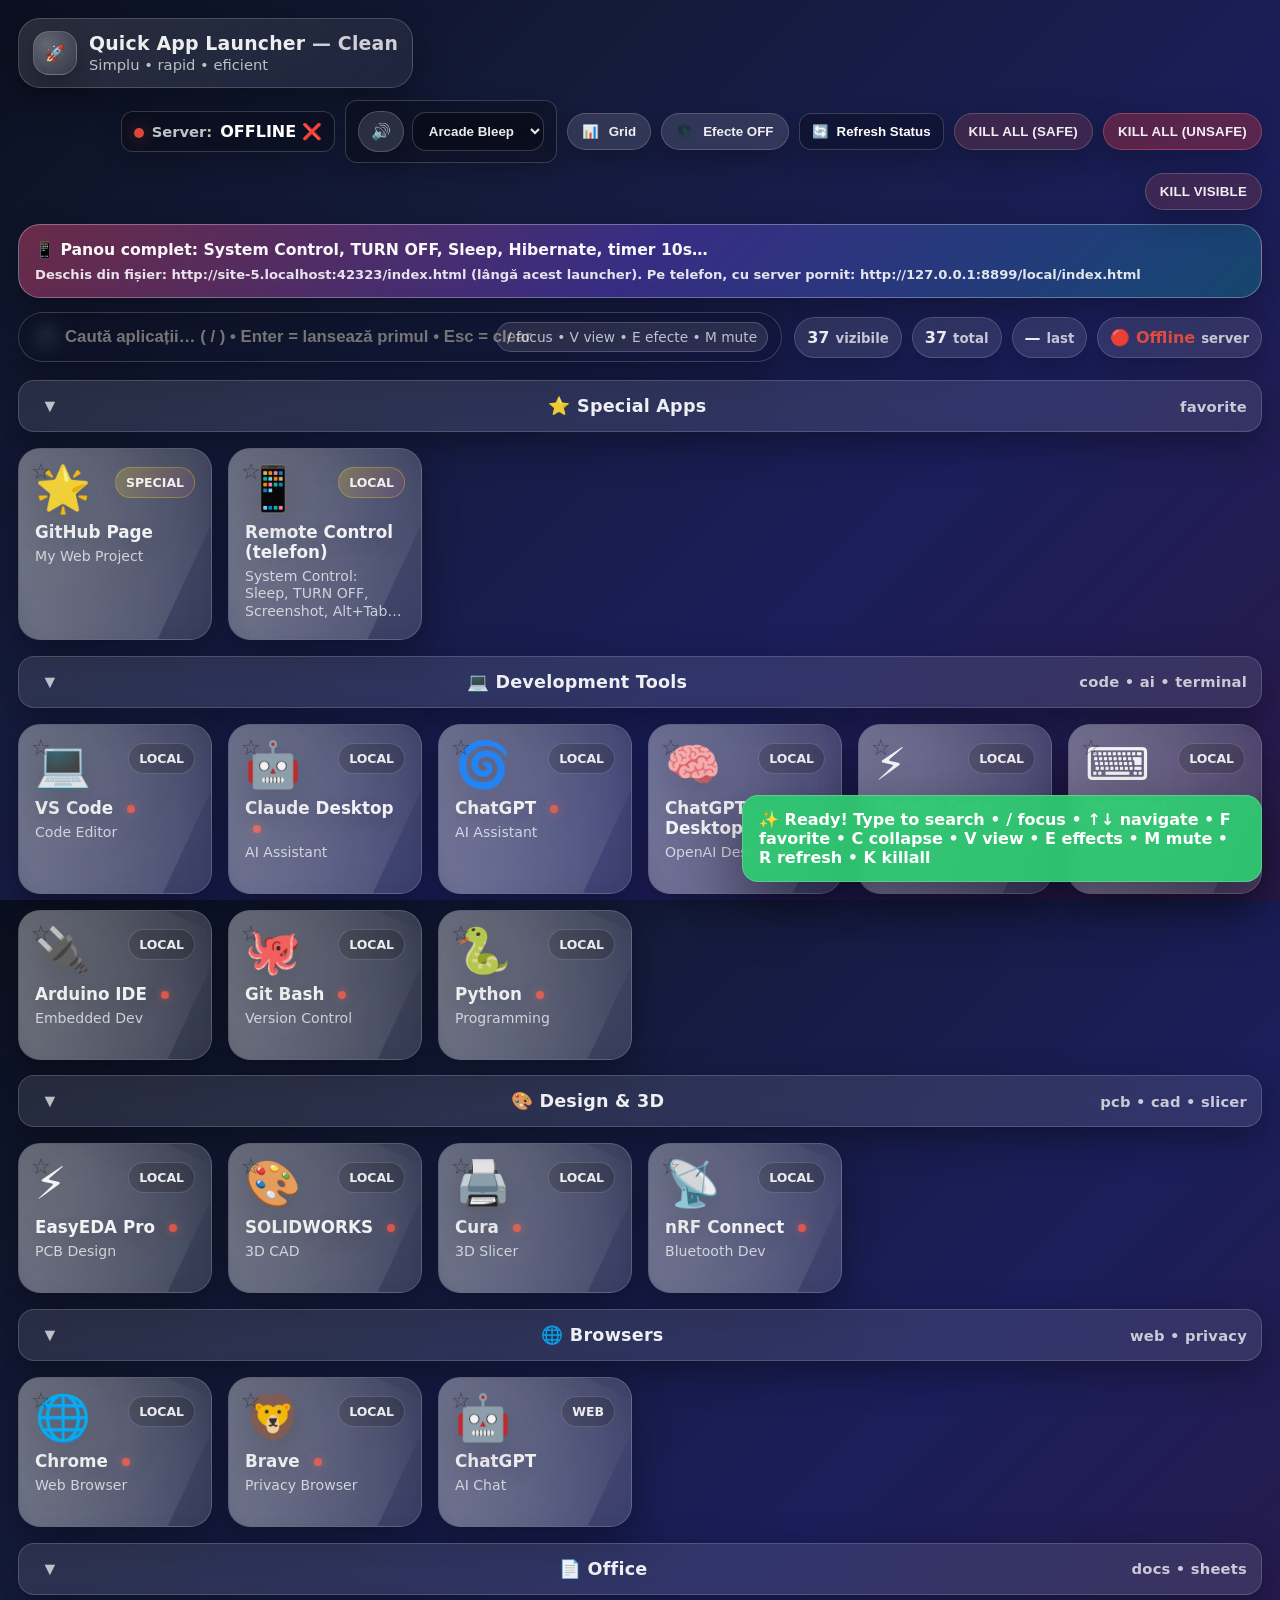
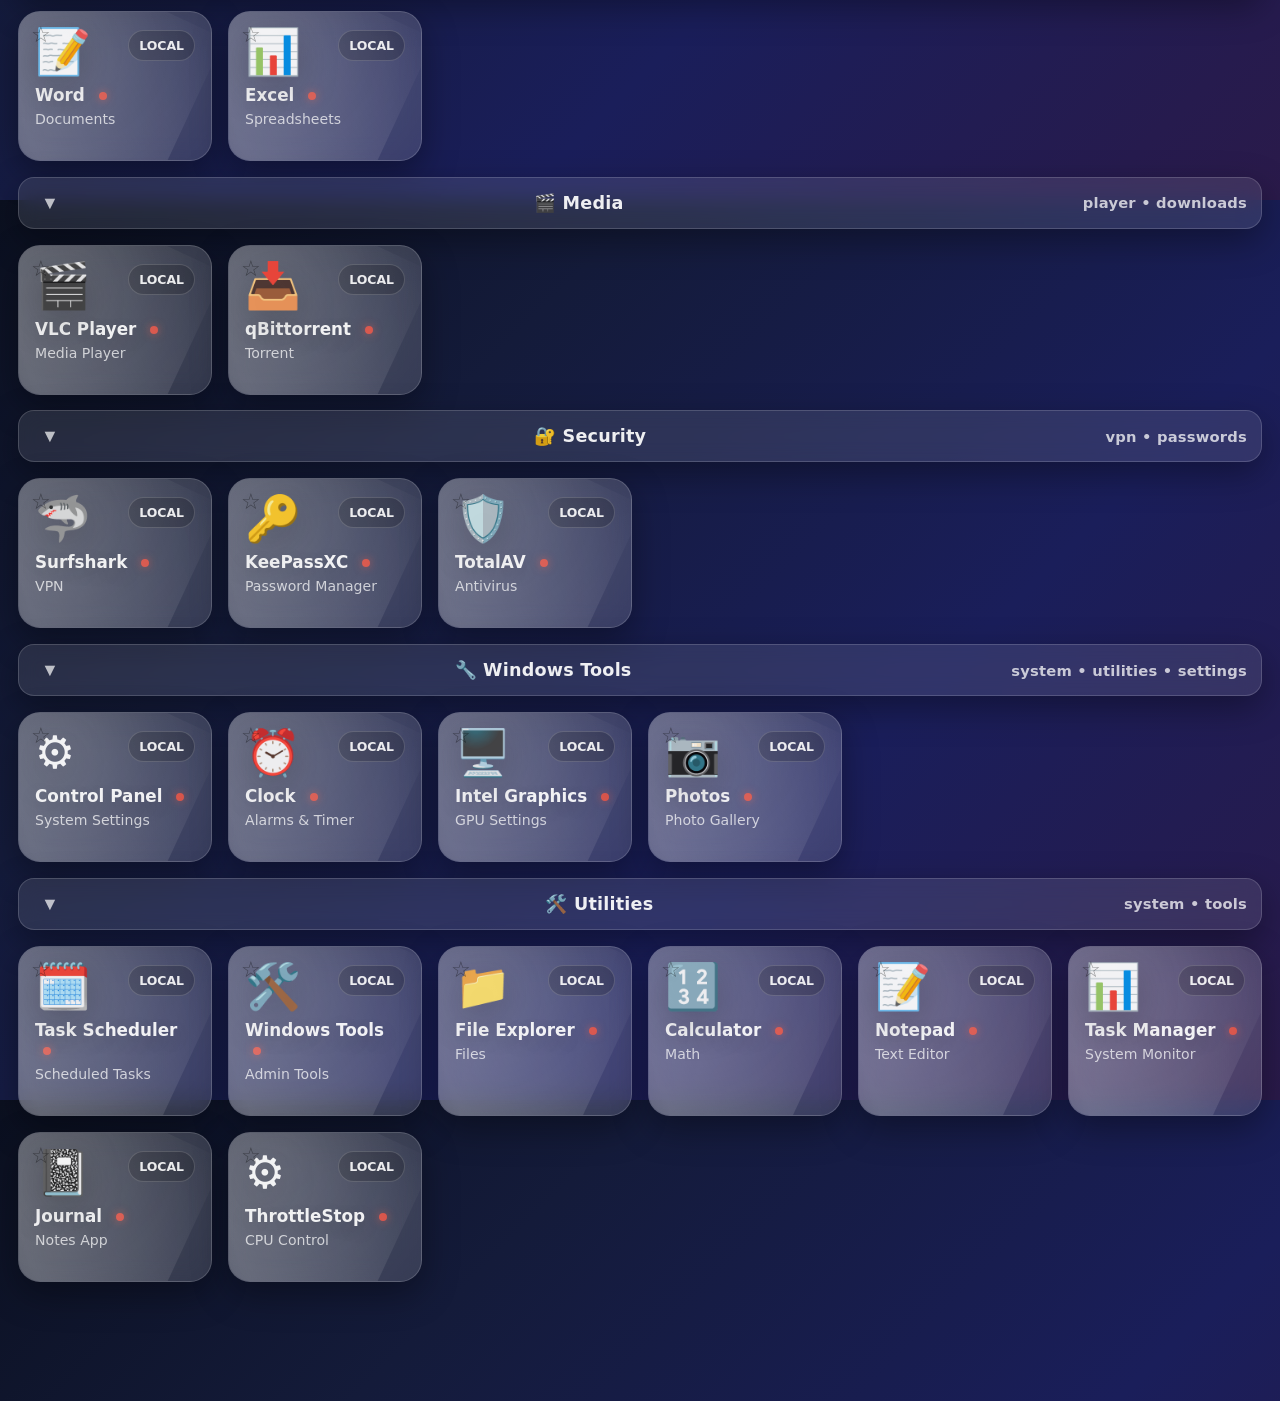
==== commit f20714f7: "Schimbă username GitHub METUSALEM696 în METUSALEM969." ====
--- a/Launcher_FIRE_AND_FORGET.html
+++ b/Launcher_FIRE_AND_FORGET.html
@@ -962,7 +962,7 @@
 // DATA
 // =========================
 const APPS_DATA = [
-  {cat:'special', app:'github-page', url:'https://metusalem696.github.io/quick-app-launcher/', icon:'🌟', name:'GitHub Page', desc:'My Web Project', tags:'github web project site', badge:'SPECIAL', badgeGold:true},
+  {cat:'special', app:'github-page', url:'https://METUSALEM969.github.io/quick-app-launcher/', icon:'🌟', name:'GitHub Page', desc:'My Web Project', tags:'github web project site', badge:'SPECIAL', badgeGold:true},
   {cat:'special', app:'esp32-volume', url:'index.html?v=3', icon:'📱', name:'Remote Control (telefon)', desc:'System Control: Sleep, TURN OFF, Screenshot, Alt+Tab…', tags:'remote phone system control sleep shutdown volume local', badge:'LOCAL', badgeGold:true},
 
   {cat:'dev', app:'code', icon:'💻', name:'VS Code', desc:'Code Editor', tags:'vscode editor code', badge:'LOCAL'},
